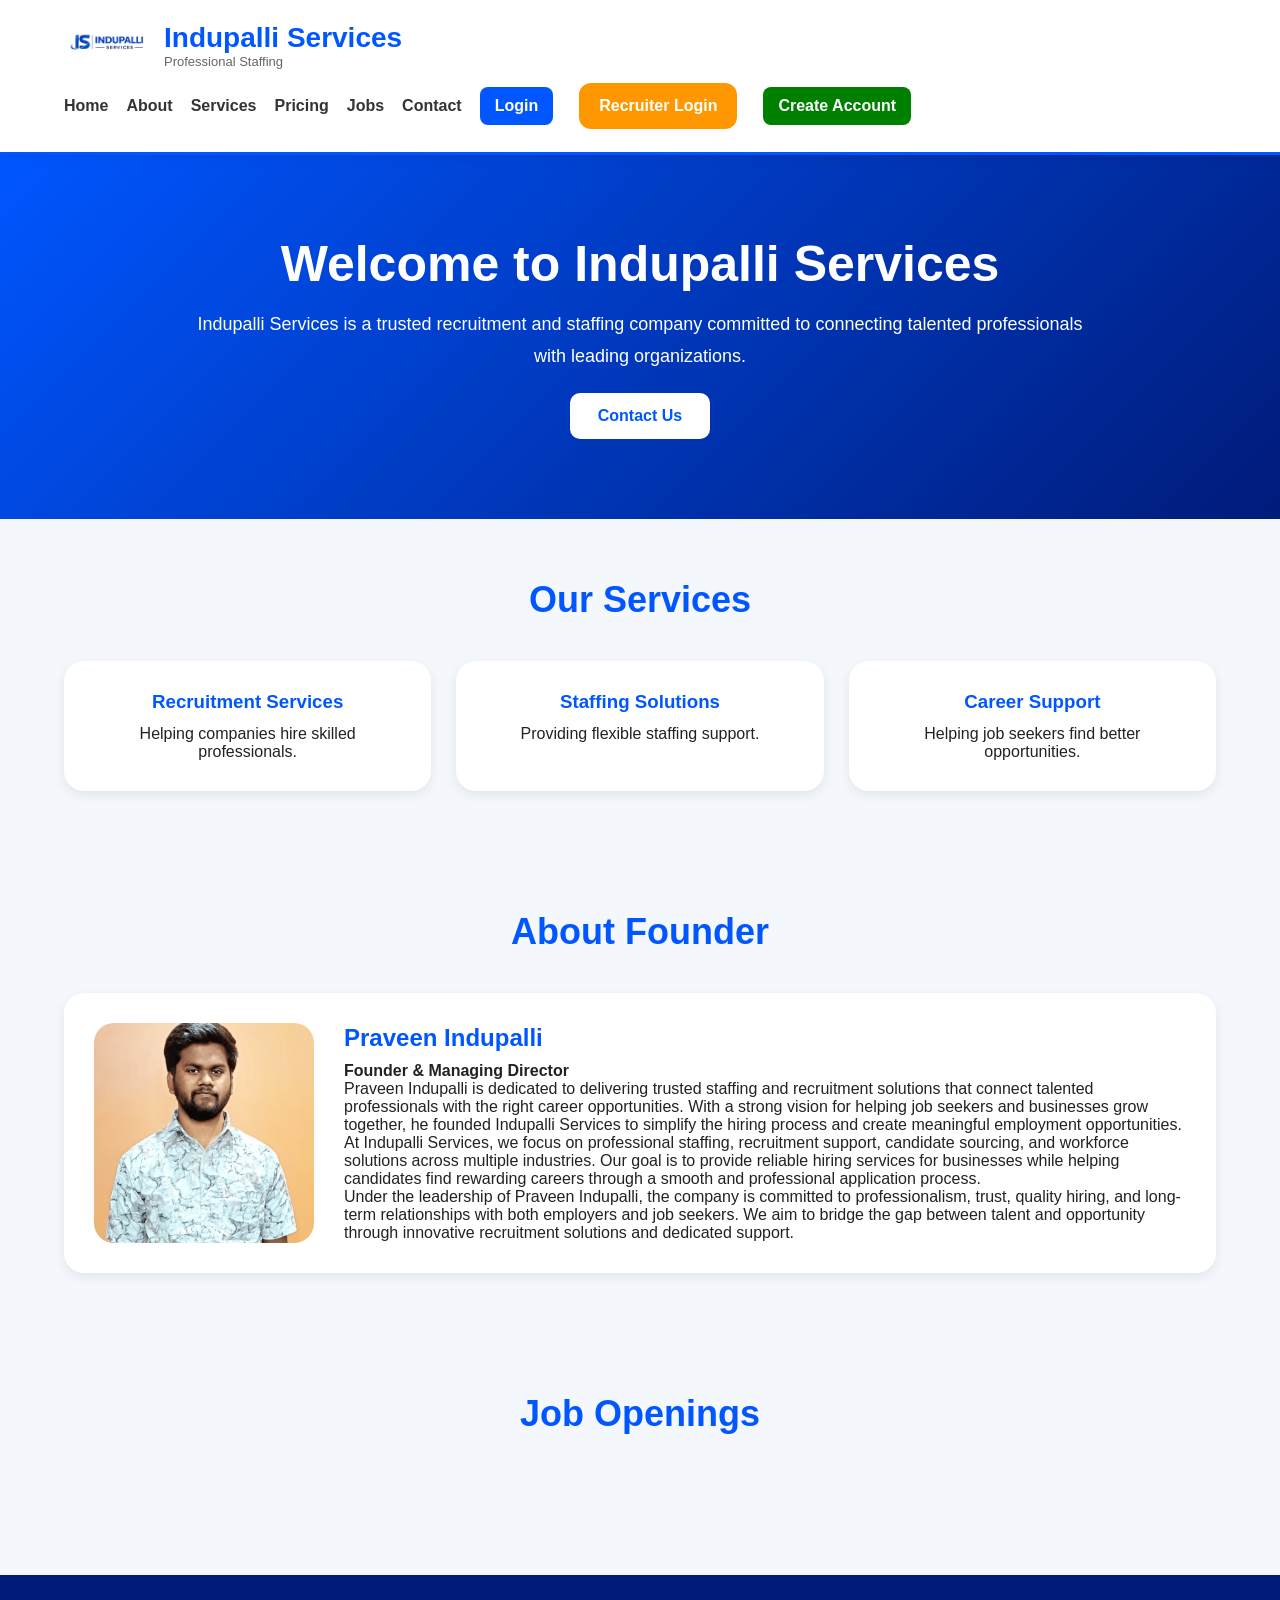
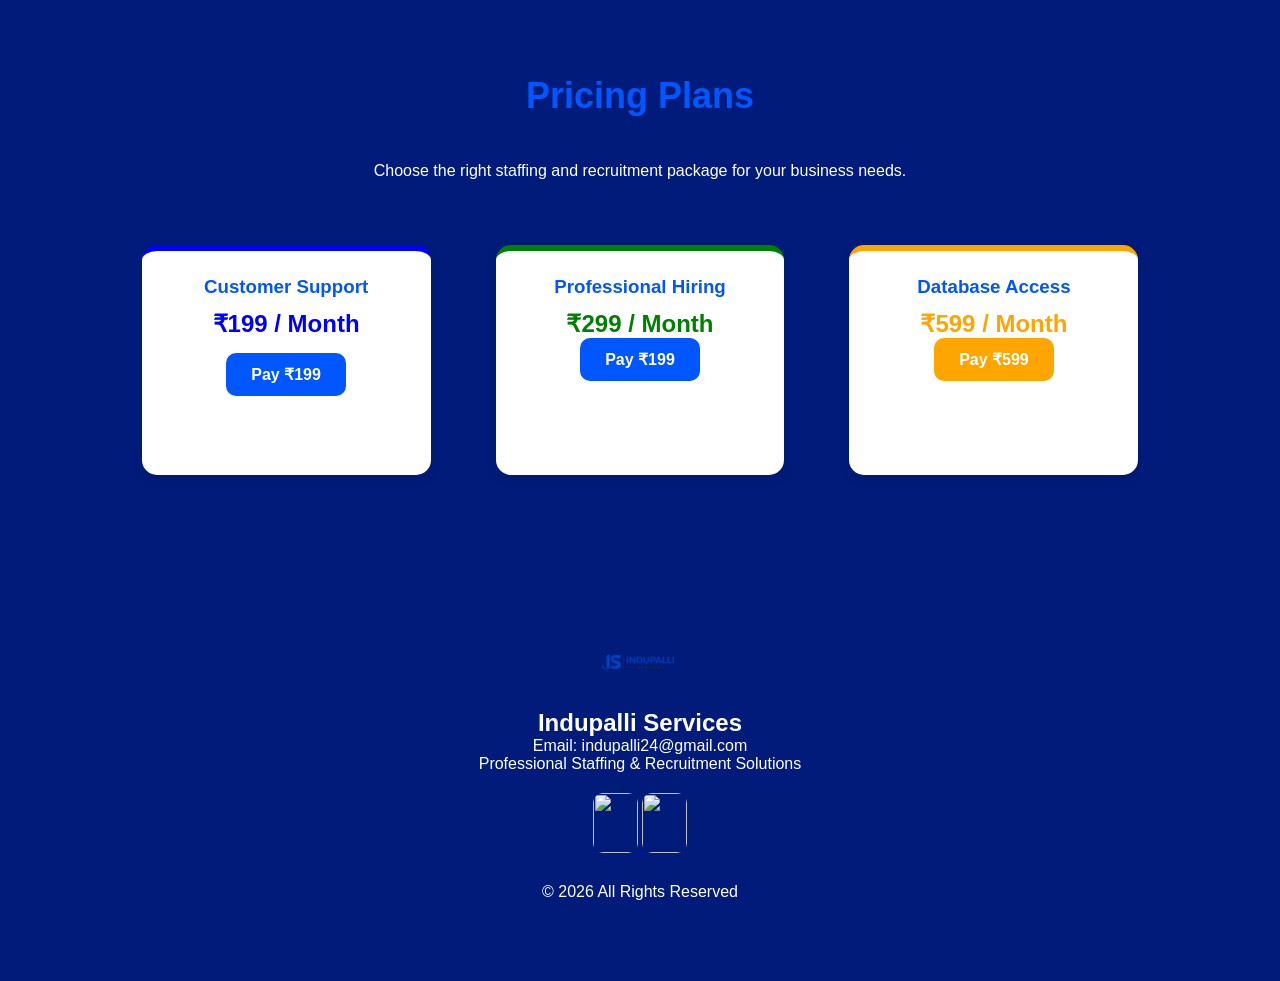
==== index.html @ 857e0036 "Add files via upload" ====
<!DOCTYPE html>
<html lang="en">
<head>
<meta charset="UTF-8">
<meta name="viewport" content="width=device-width, initial-scale=1.0">
<title>Indupalli Services</title>

<style>
*{
margin:0;
padding:0;
box-sizing:border-box;
font-family:Arial,sans-serif;
scroll-behavior:smooth;
}

body{
background:#f4f7fc;
color:#222;
}

/* Header */
header{
background:#fff;
padding:15px 5%;
display:flex;
justify-content:space-between;
align-items:center;
box-shadow:0 2px 10px rgba(0,0,0,0.08);
position:sticky;
top:0;
z-index:1000;
flex-wrap:wrap;
border-bottom:3px solid #0056ff;
}

.logo{
display:flex;
align-items:center;
gap:10px;
}

.logo img{
height:60px;
width:auto;
border-radius:10px;
}

.logo-text h2{
font-size:28px;
color:#0056ff;
}

.logo-text p{
font-size:13px;
color:#666;
}

nav{
display:flex;
gap:18px;
flex-wrap:wrap;
align-items:center;
}

nav a{
text-decoration:none;
font-weight:600;
color:#333;
transition:0.3s;
}

nav a:hover{
color:#0056ff;
}

.login-btn{
background:#0056ff;
color:white;
padding:10px 15px;
border-radius:8px;
text-decoration:none;
}

.signup-btn{
background:green;
color:white;
padding:10px 15px;
border-radius:8px;
text-decoration:none;
}

/* Hero */
.hero{
background:linear-gradient(135deg,#0056ff,#001b7a);
padding:80px 5%;
text-align:center;
color:#fff;
}

.hero h1{
font-size:50px;
margin-bottom:15px;
}

.hero p{
font-size:18px;
line-height:1.8;
max-width:900px;
margin:auto;
}

.btn{
display:inline-block;
padding:14px 28px;
background:#fff;
color:#0056ff;
text-decoration:none;
border-radius:10px;
font-weight:bold;
margin-top:20px;
transition:0.3s;
}

.btn:hover{
background:#003dcc;
color:#fff;
}

/* Sections */
.section{
padding:60px 5%;
}

.section-title{
text-align:center;
font-size:36px;
color:#0056ff;
margin-bottom:40px;
}

.cards{
display:grid;
grid-template-columns:repeat(auto-fit,minmax(250px,1fr));
gap:25px;
}

.card{
background:#fff;
padding:30px;
border-radius:20px;
box-shadow:0 4px 12px rgba(0,0,0,0.08);
text-align:center;
}

.card h3{
color:#0056ff;
margin-bottom:12px;
}

/* About */
.about-box{
background:#fff;
padding:30px;
border-radius:20px;
display:flex;
gap:30px;
align-items:center;
box-shadow:0 4px 12px rgba(0,0,0,0.08);
flex-wrap:wrap;
}

.about-box img{
width:220px;
height:220px;
border-radius:20px;
object-fit:cover;
}

.about-text{
flex:1;
}

.about-text h2{
color:#0056ff;
margin-bottom:10px;
}

/* Jobs */
.job-box{
background:#fff;
padding:25px;
border-radius:20px;
margin-bottom:20px;
box-shadow:0 4px 12px rgba(0,0,0,0.08);
}

.job-box h3{
color:#0056ff;
margin-bottom:10px;
}

/* Footer */
footer{
background:#001b7a;
color:#fff;
text-align:center;
padding:40px 5%;
margin-top:40px;
}

footer img{
height:60px;
margin-bottom:10px;
border-radius:10px;
}

@media(max-width:768px){
header{
flex-direction:column;
text-align:center;
}

nav{
justify-content:center;
margin-top:15px;
}

.hero h1{
font-size:34px;
}

.about-box{
flex-direction:column;
text-align:center;
}
}
</style>
</head>

<body>

<header>

<div class="logo">
<img src="1000174411.png" alt="Logo">

<div class="logo-text">
<h2>Indupalli Services</h2>
<p>Professional Staffing</p>
</div>
</div>

<nav>
<a href="#home">Home</a>
<a href="#about">About</a>
<a href="#services">Services</a>
<a href="#pricing">Pricing</a>
<a href="#jobs">Jobs</a>
<a href="#contact">Contact</a>

<a href="login.html" class="login-btn">
Login
</a>
<a href="recruiter-login.html"
style="
background:#ff9800;
color:white;
padding:14px 20px;
border-radius:12px;
text-decoration:none;
font-weight:bold;
display:inline-block;
margin:8px;">
Recruiter Login
</a>

<a href="signup.html" class="signup-btn">
Create Account
</a>
</nav>

</header>

<section class="hero" id="home">

<h1>Welcome to Indupalli Services</h1>

<p>
Indupalli Services is a trusted recruitment and staffing company committed to connecting talented professionals with leading organizations.
</p>

<a href="mailto:indupalli24@gmail.com" class="btn">
Contact Us
</a>

</section>

<section class="section" id="services">

<h2 class="section-title">Our Services</h2>

<div class="cards">

<div class="card">
<h3>Recruitment Services</h3>
<p>Helping companies hire skilled professionals.</p>
</div>

<div class="card">
<h3>Staffing Solutions</h3>
<p>Providing flexible staffing support.</p>
</div>

<div class="card">
<h3>Career Support</h3>
<p>Helping job seekers find better opportunities.</p>
</div>

</div>

</section>

<section class="section" id="about">

<h2 class="section-title">About Founder</h2>

<div class="about-box">

<img src="1000173456.jpg" alt="Founder">

<div class="about-text">
<h2>Praveen Indupalli</h2>
<h4>Founder & Managing Director</h4>

<p>
Praveen Indupalli is dedicated to delivering trusted staffing and recruitment solutions that connect talented professionals with the right career opportunities. With a strong vision for helping job seekers and businesses grow together, he founded Indupalli Services to simplify the hiring process and create meaningful employment opportunities.
</p>

<p>
At Indupalli Services, we focus on professional staffing, recruitment support, candidate sourcing, and workforce solutions across multiple industries. Our goal is to provide reliable hiring services for businesses while helping candidates find rewarding careers through a smooth and professional application process.
</p>

<p>
Under the leadership of Praveen Indupalli, the company is committed to professionalism, trust, quality hiring, and long-term relationships with both employers and job seekers. We aim to bridge the gap between talent and opportunity through innovative recruitment solutions and dedicated support.
</p>
</p>

</div>

</div>

</section>

<section class="section" id="jobs">
<h2 class="section-title">
Job Openings
</h2>

<div id="jobsContainer">
</div>

</section>

<footer id="contact">
</section>

<!-- PASTE PRICING CODE HERE -->

<section class="section" id="pricing">

<h2 class="section-title">
Pricing Plans
</h2>

<p style="text-align:center;
max-width:850px;
margin:auto;
line-height:28px;
margin-bottom:40px;">

Choose the right staffing and recruitment package
for your business needs.

</p>

<div class="cards">

<div class="card"
style="background:white;
padding:25px;
border-radius:15px;
margin:20px;
border-top:6px solid blue;">

<h3>Customer Support</h3>
<h1 style="color:blue;">
₹199 / Month
</h1>
<a href="upi://pay?pa=praveencenaindupalli@axl&pn=Praveen%20Indupalli&am=199&cu=INR"
style="
display:inline-block;
background:#0056ff;
color:white;
padding:12px 25px;
border-radius:10px;
text-decoration:none;
font-weight:bold;
margin-top:15px;">
Pay ₹199
</a>

<p>Email Support</p>
<p>Resume Screening</p>
<p>Candidate Assistance</p>

</div>

<div class="card"
style="background:white;
padding:25px;
border-radius:15px;
margin:20px;
border-top:6px solid green;">

<h3>Professional Hiring</h3>
<h1 style="color:green;">
₹299 / Month
</h1>
<a href="https://pay.google.com/gp/p/ui/pay?pa=praveencenaindupalli@axl&pn=Praveen%20Indupalli&am=199&cu=INR"
target="_blank"
style="
display:inline-block;
background:#0056ff;
color:white;
padding:12px 25px;
border-radius:10px;
text-decoration:none;
font-weight:bold;">
Pay ₹199
</a>

</p> Priority Support</p>
<p>Candidate Shortlisting</p>
<p>Interview Coordination</p>

</div>

<div class="card"
style="background:white;
padding:25px;
border-radius:15px;
margin:20px;
border-top:6px solid orange;">

<h3>Database Access</h3>
<h1 style="color:orange;">
₹599 / Month
</h1>
<a href="intent://pay?pa=praveencenaindupalli@axl&pn=Praveen%20Indupalli&am=599&cu=INR#Intent;scheme=upi;package=com.google.android.apps.nbu.paisa.user;end"
style="
display:inline-block;
background:orange;
color:white;
padding:12px 25px;
border-radius:10px;
text-decoration:none;
font-weight:bold;">

Pay ₹599
</a>

<p>Candidate Database</p>
<p>Resume Search</p>
<p>Premium Support</p>

</div>

</div>

</section>

<footer id="contact">
<img src="1000174411.png" alt="Logo">

<h2>Indupalli Services</h2>
<p>Email: indupalli24@gmail.com</p>
<p>Professional Staffing & Recruitment Solutions</p>

<div style="margin-top:20px;">

<a href="https://www.linkedin.com/in/praveen-indupalli" target="_blank">
<img src="https://cdn-icons-png.flaticon.com/512/174/174857.png" width="45">
</a>

<a href="https://www.instagram.com/always_pk__/" target="_blank">
<img src="https://cdn-icons-png.flaticon.com/512/2111/2111463.png" width="45">
</a>

</div>

<p style="margin-top:20px;">
© 2026 All Rights Reserved
</p>

</footer>

</body>
<script type="module">

import { initializeApp }
from "https://www.gstatic.com/firebasejs/10.12.2/firebase-app.js";

import {
getFirestore,
collection,
getDocs
}
from "https://www.gstatic.com/firebasejs/10.12.2/firebase-firestore.js";

const firebaseConfig = {
apiKey: "AIzaSyAJWdsNykkCp9tJfoBiZNoVfWT0orM6BHA",
authDomain:
"indupalli-services-18404.firebaseapp.com",
projectId:
"indupalli-services-18404",
storageBucket:
"indupalli-services-18404.firebasestorage.app",
messagingSenderId:
"187485195719",
appId:
"1:187485195719:web:a2f422b12c47ea2d549de2"
};

const app =
initializeApp(firebaseConfig);

const db =
getFirestore(app);

async function loadJobs(){

const snapshot =
await getDocs(
collection(db,"jobs")
);

let html = "";

snapshot.forEach((doc)=>{

const job = doc.data();

html += `

<div style="
background:white;
padding:25px;
border-radius:20px;
margin-bottom:20px;
box-shadow:0 4px 12px rgba(0,0,0,0.08);
border-left:6px solid #0056ff;
">

<h2 style="
color:#0056ff;
margin-bottom:15px;
">
${job.title}
</h2>

<p>
📍 <b>Location:</b>
${job.location}
</p>

<p>
💰 <b>Salary:</b>
₹${job.salary}
</p>

<p>
🧑‍💻 <b>Experience:</b>
${job.experience}
</p>

<p>
🕒 <b>Job Type:</b>
${job.jobType}
</p>

<p style="margin-top:10px;">
📄 ${job.description}
</p>

<button
onclick="window.location.href='login.html'"
style="
background:#0056ff;
color:white;
padding:14px;
border:none;
border-radius:10px;
font-weight:bold;
width:100%;
margin-top:15px;
cursor:pointer;
">

Apply Now

</button>

</div>

`;

});

document.getElementById(
"jobsContainer"
).innerHTML = html;

}

loadJobs();

</script>
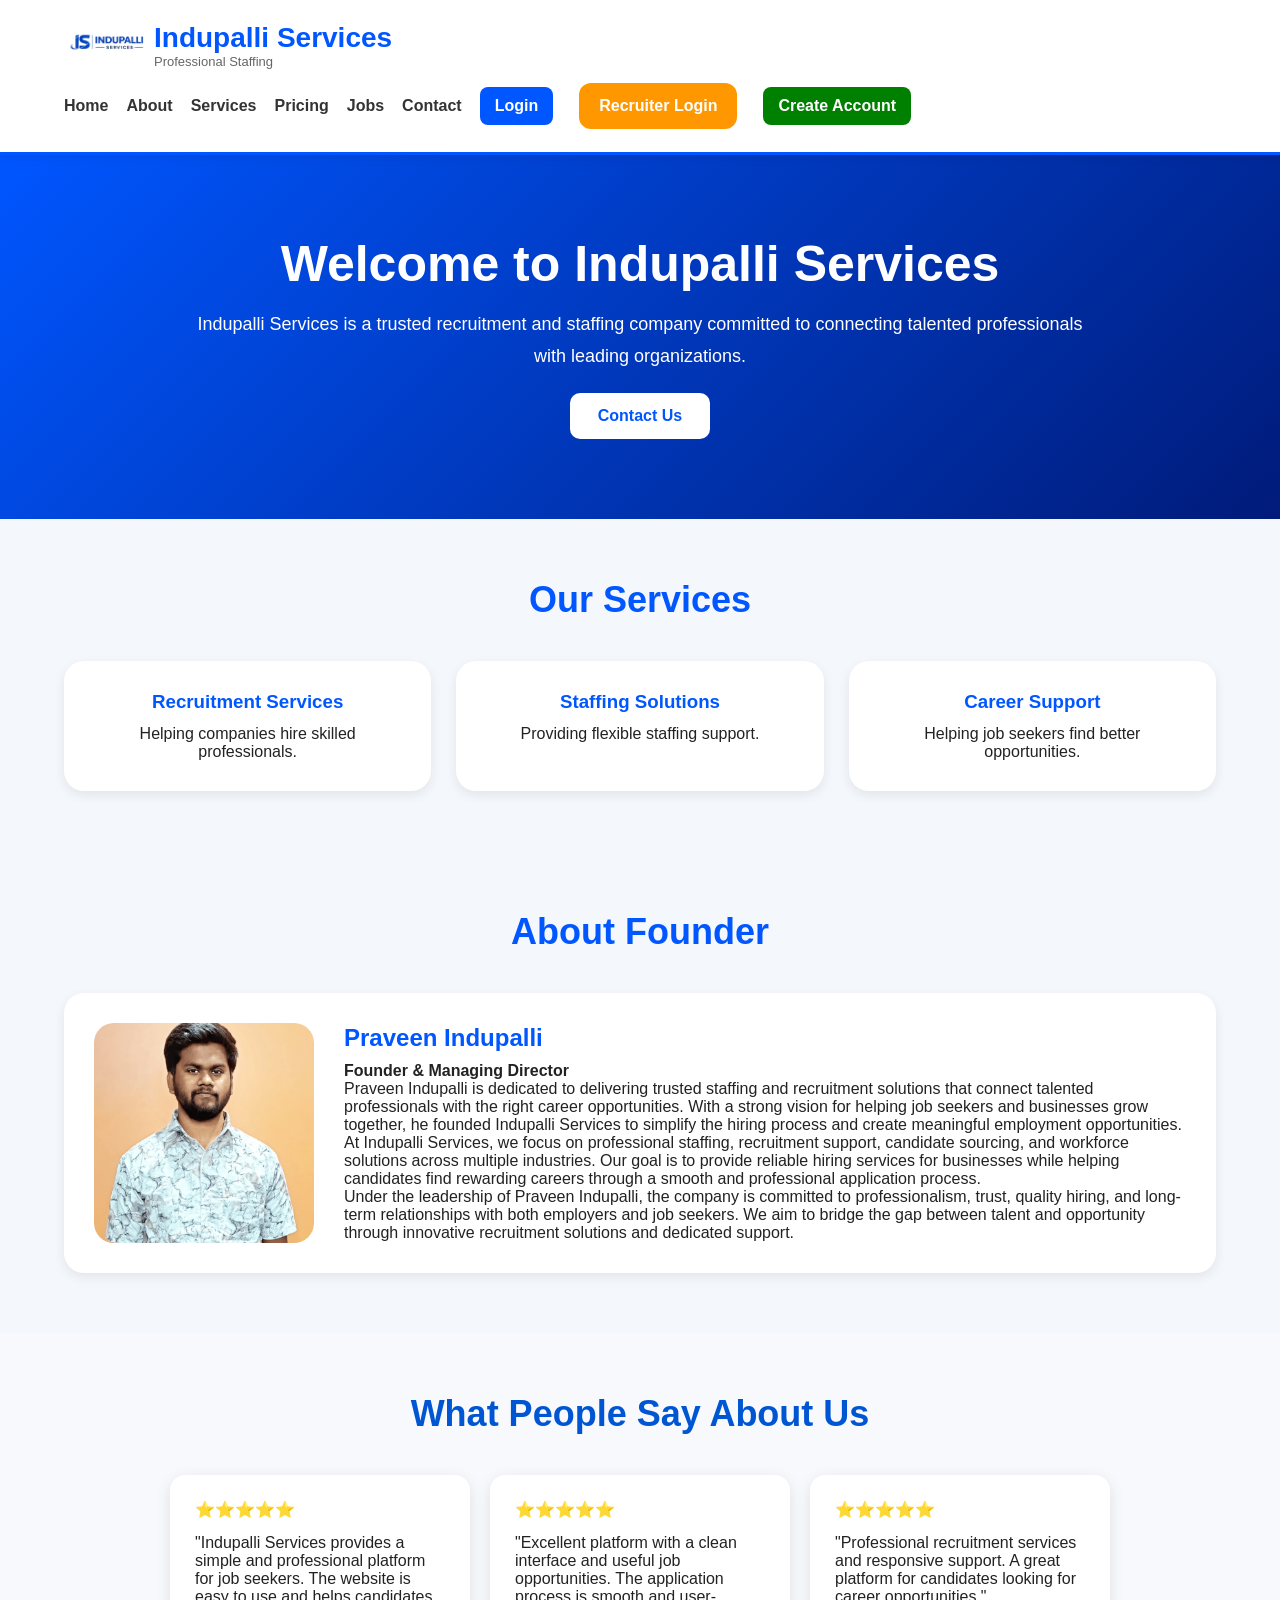
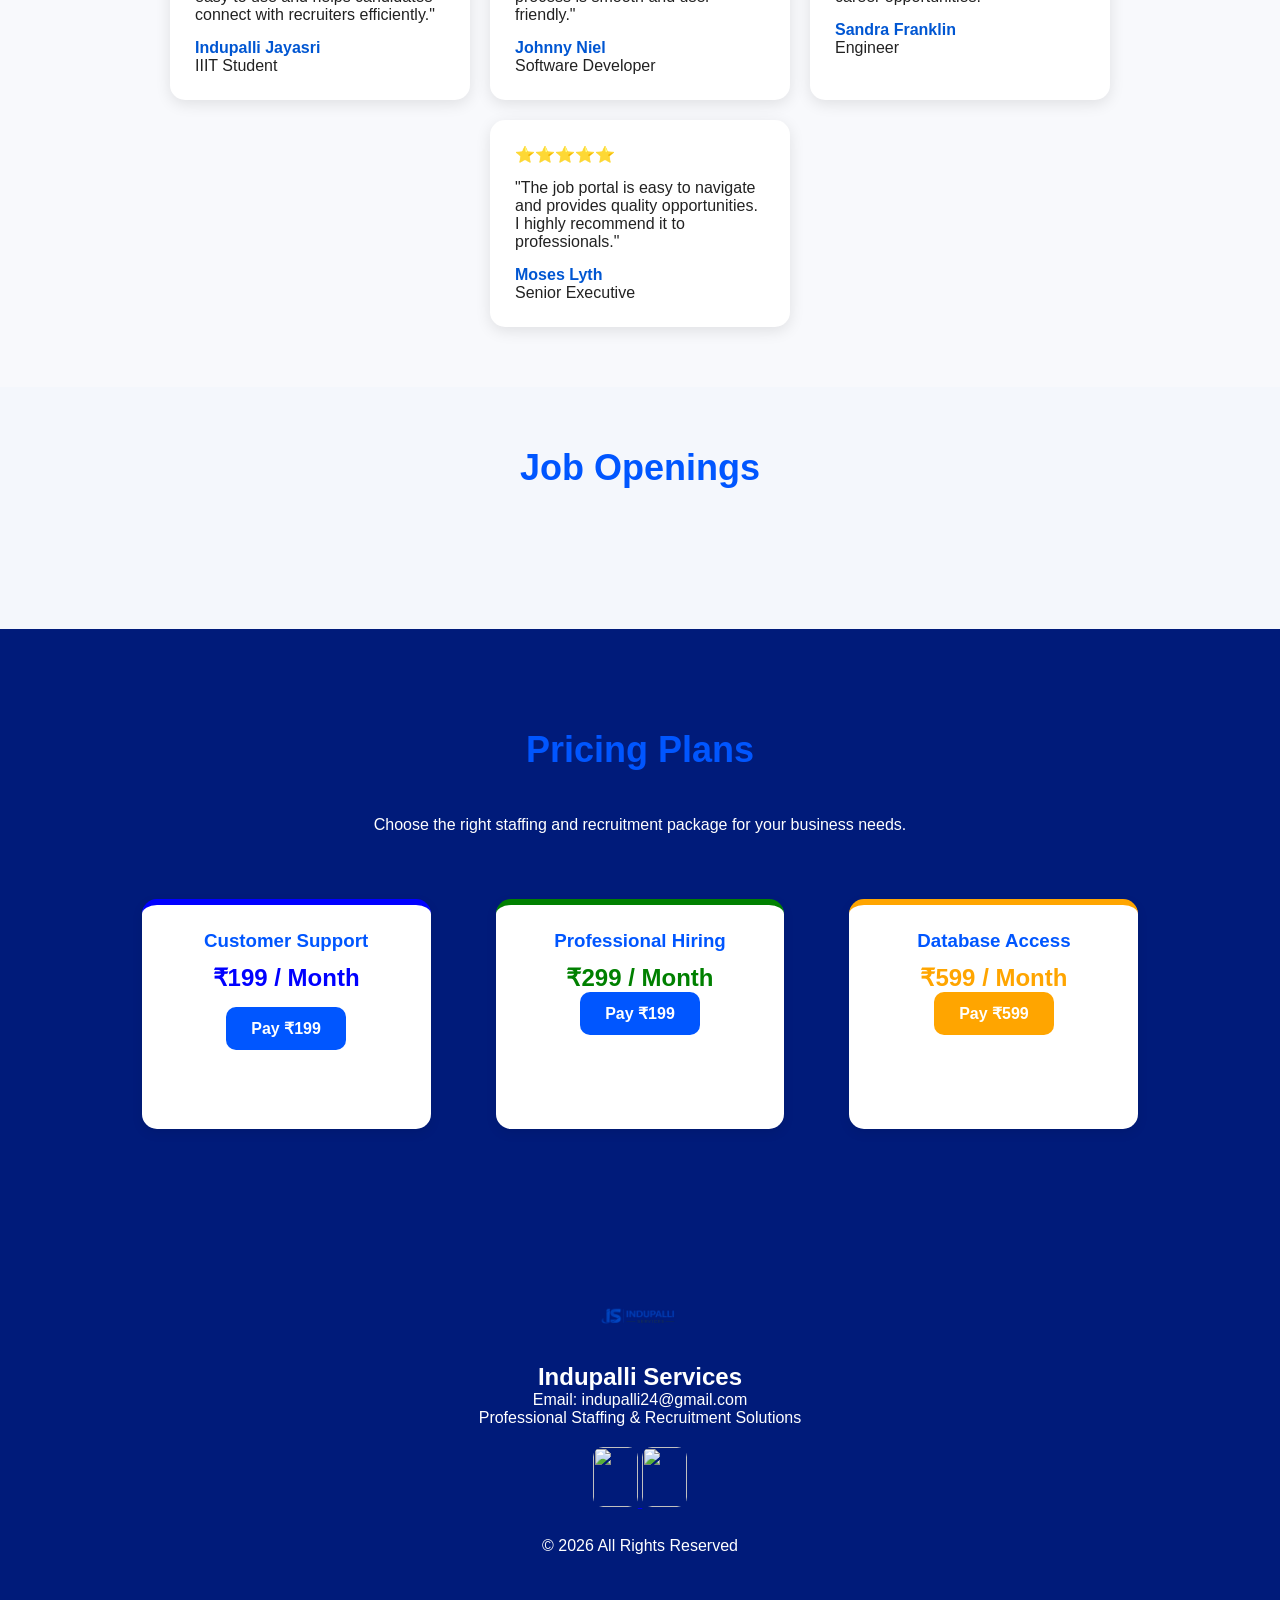
==== commit 992a7d4c: "Add files via upload" ====
--- a/index.html
+++ b/index.html
@@ -10,8 +10,7 @@
 margin:0;
 padding:0;
 box-sizing:border-box;
-font-family:Arial,sans-serif;
-scroll-behavior:smooth;
+font-family:Calibri, Arial, sans-serif;
 }
 
 body{
@@ -243,12 +242,18 @@
 <header>
 
 <div class="logo">
+
+<a href="index.html" style="display:flex;align-items:center;text-decoration:none;color:inherit;">
+
 <img src="1000174411.png" alt="Logo">
 
 <div class="logo-text">
 <h2>Indupalli Services</h2>
 <p>Professional Staffing</p>
 </div>
+
+</a>
+
 </div>
 
 <nav>
@@ -351,7 +356,95 @@
 </div>
 
 </section>
-
+<section id="testimonials" style="padding:60px 20px;background:#f8f9fc;">
+
+<h2 style="
+text-align:center;
+color:#0056d2;
+margin-bottom:40px;
+font-size:36px;
+">
+What People Say About Us
+</h2>
+
+<div style="
+display:flex;
+flex-wrap:wrap;
+justify-content:center;
+gap:20px;
+">
+
+<div style="
+background:white;
+padding:25px;
+border-radius:15px;
+max-width:300px;
+box-shadow:0 4px 15px rgba(0,0,0,0.1);
+">
+⭐⭐⭐⭐⭐
+<p style="margin-top:15px;">
+"Indupalli Services provides a simple and professional platform for job seekers. The website is easy to use and helps candidates connect with recruiters efficiently."
+</p>
+<h4 style="margin-top:15px;color:#0056d2;">
+Indupalli Jayasri
+</h4>
+<p>IIIT Student</p>
+</div>
+
+<div style="
+background:white;
+padding:25px;
+border-radius:15px;
+max-width:300px;
+box-shadow:0 4px 15px rgba(0,0,0,0.1);
+">
+⭐⭐⭐⭐⭐
+<p style="margin-top:15px;">
+"Excellent platform with a clean interface and useful job opportunities. The application process is smooth and user-friendly."
+</p>
+<h4 style="margin-top:15px;color:#0056d2;">
+Johnny Niel
+</h4>
+<p>Software Developer</p>
+</div>
+
+<div style="
+background:white;
+padding:25px;
+border-radius:15px;
+max-width:300px;
+box-shadow:0 4px 15px rgba(0,0,0,0.1);
+">
+⭐⭐⭐⭐⭐
+<p style="margin-top:15px;">
+"Professional recruitment services and responsive support. A great platform for candidates looking for career opportunities."
+</p>
+<h4 style="margin-top:15px;color:#0056d2;">
+Sandra Franklin
+</h4>
+<p>Engineer</p>
+</div>
+
+<div style="
+background:white;
+padding:25px;
+border-radius:15px;
+max-width:300px;
+box-shadow:0 4px 15px rgba(0,0,0,0.1);
+">
+⭐⭐⭐⭐⭐
+<p style="margin-top:15px;">
+"The job portal is easy to navigate and provides quality opportunities. I highly recommend it to professionals."
+</p>
+<h4 style="margin-top:15px;color:#0056d2;">
+Moses Lyth
+</h4>
+<p>Senior Executive</p>
+</div>
+
+</div>
+
+</section>
 <section class="section" id="jobs">
 <h2 class="section-title">
 Job Openings
@@ -551,6 +644,10 @@
 
 const job = doc.data();
 
+if(job.isArchived){
+return;
+}
+
 html += `
 
 <div style="
@@ -568,7 +665,10 @@
 ">
 ${job.title}
 </h2>
-
+<p>
+👤 <b>Posted By:</b>
+${job.postedBy}
+</p>
 <p>
 📍 <b>Location:</b>
 ${job.location}
@@ -589,9 +689,15 @@
 ${job.jobType}
 </p>
 
-<p style="margin-top:10px;">
-📄 ${job.description}
-</p>
+<div style="
+margin-top:10px;
+white-space:pre-line;
+line-height:1.8;
+font-size:16px;
+font-weight:500;
+">
+${job.description}
+</div>
 
 <button
 onclick="window.location.href='login.html'"
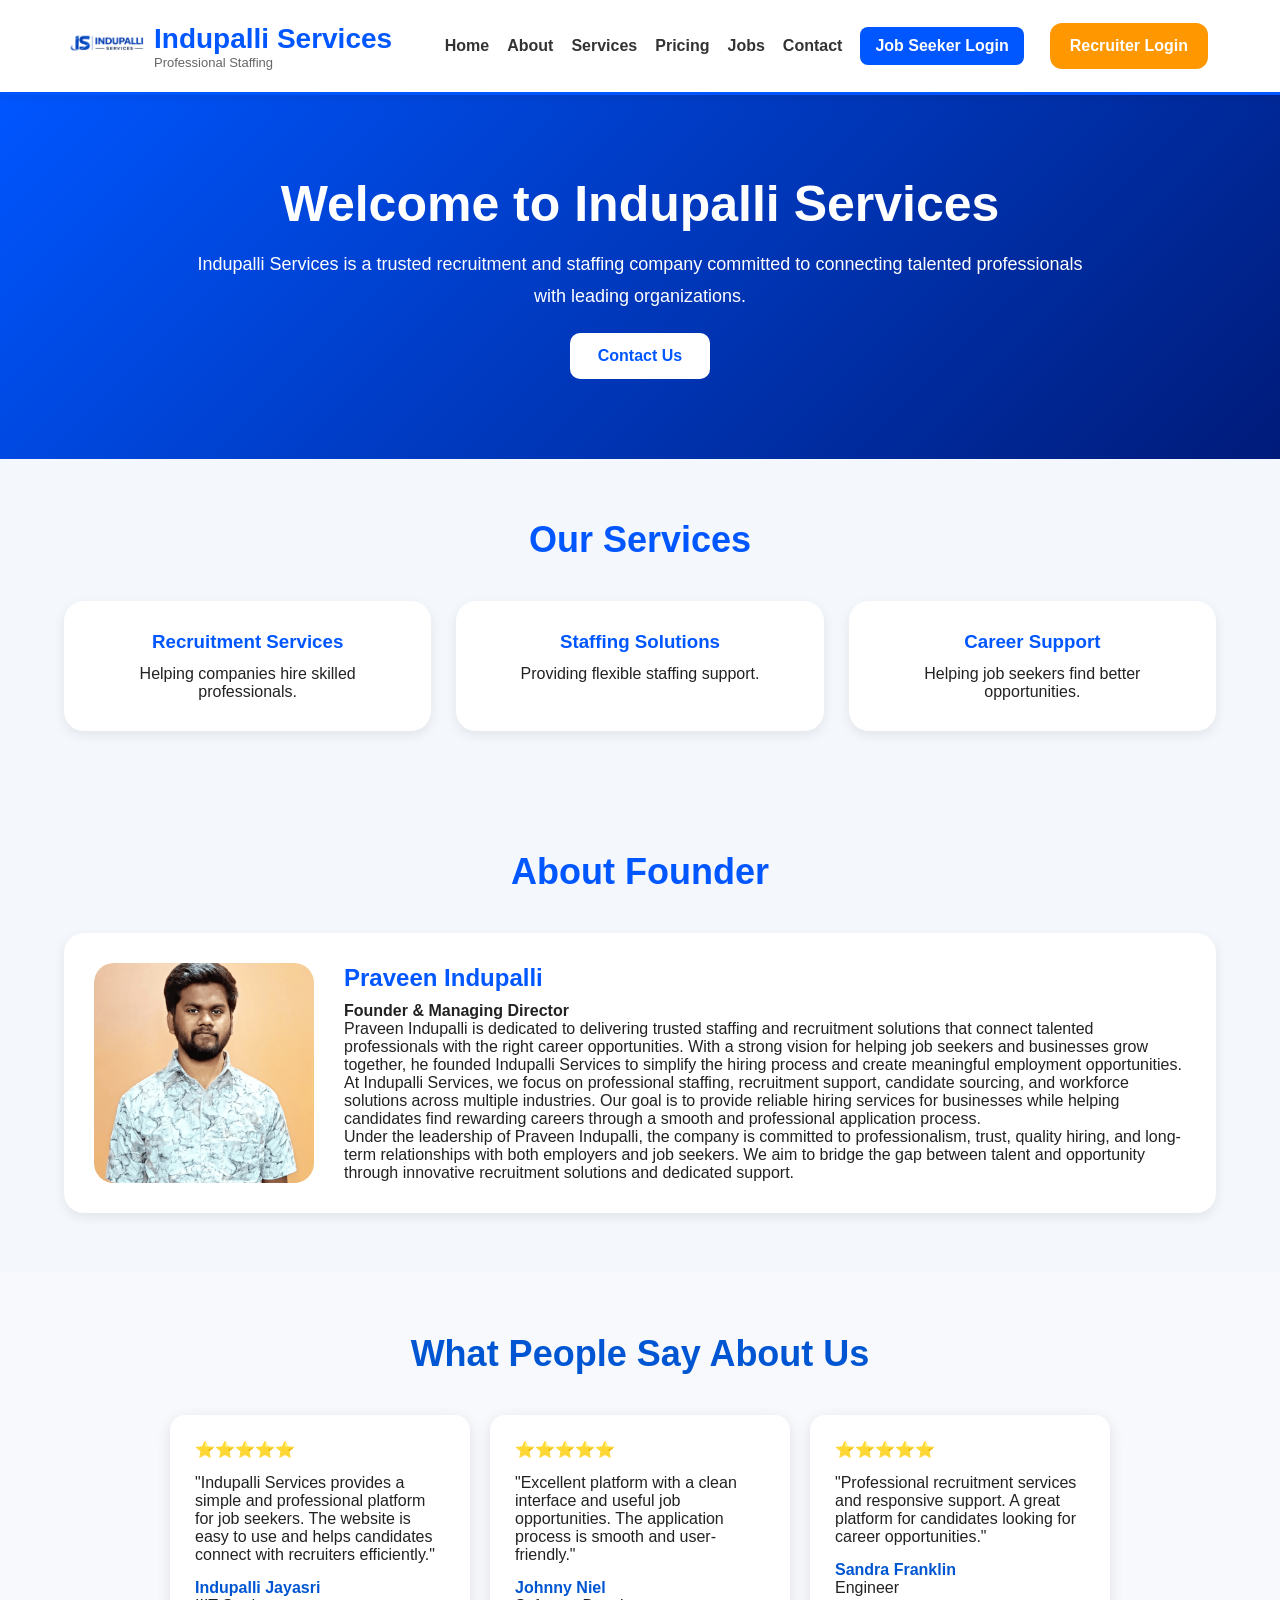
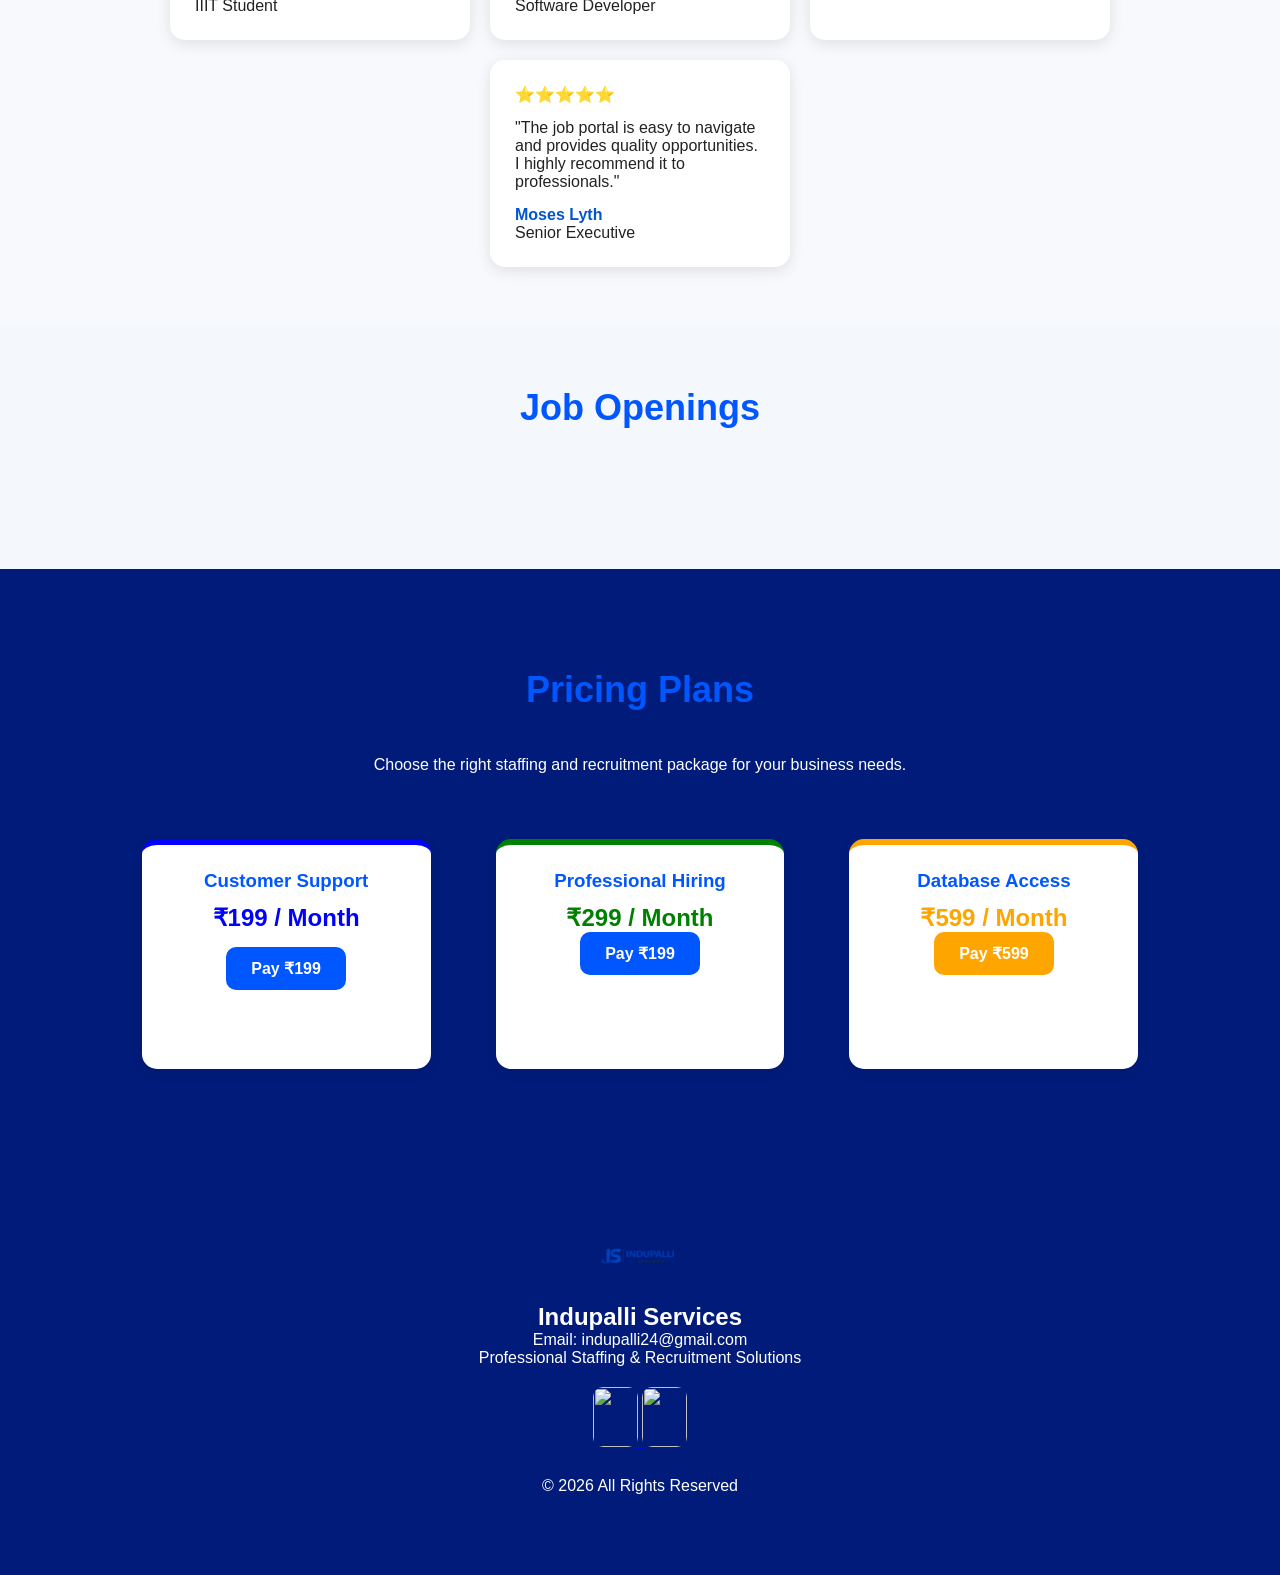
==== commit b1178830: "Add files via upload" ====
--- a/index.html
+++ b/index.html
@@ -265,7 +265,7 @@
 <a href="#contact">Contact</a>
 
 <a href="login.html" class="login-btn">
-Login
+Job Seeker Login
 </a>
 <a href="recruiter-login.html"
 style="
@@ -280,9 +280,6 @@
 Recruiter Login
 </a>
 
-<a href="signup.html" class="signup-btn">
-Create Account
-</a>
 </nav>
 
 </header>
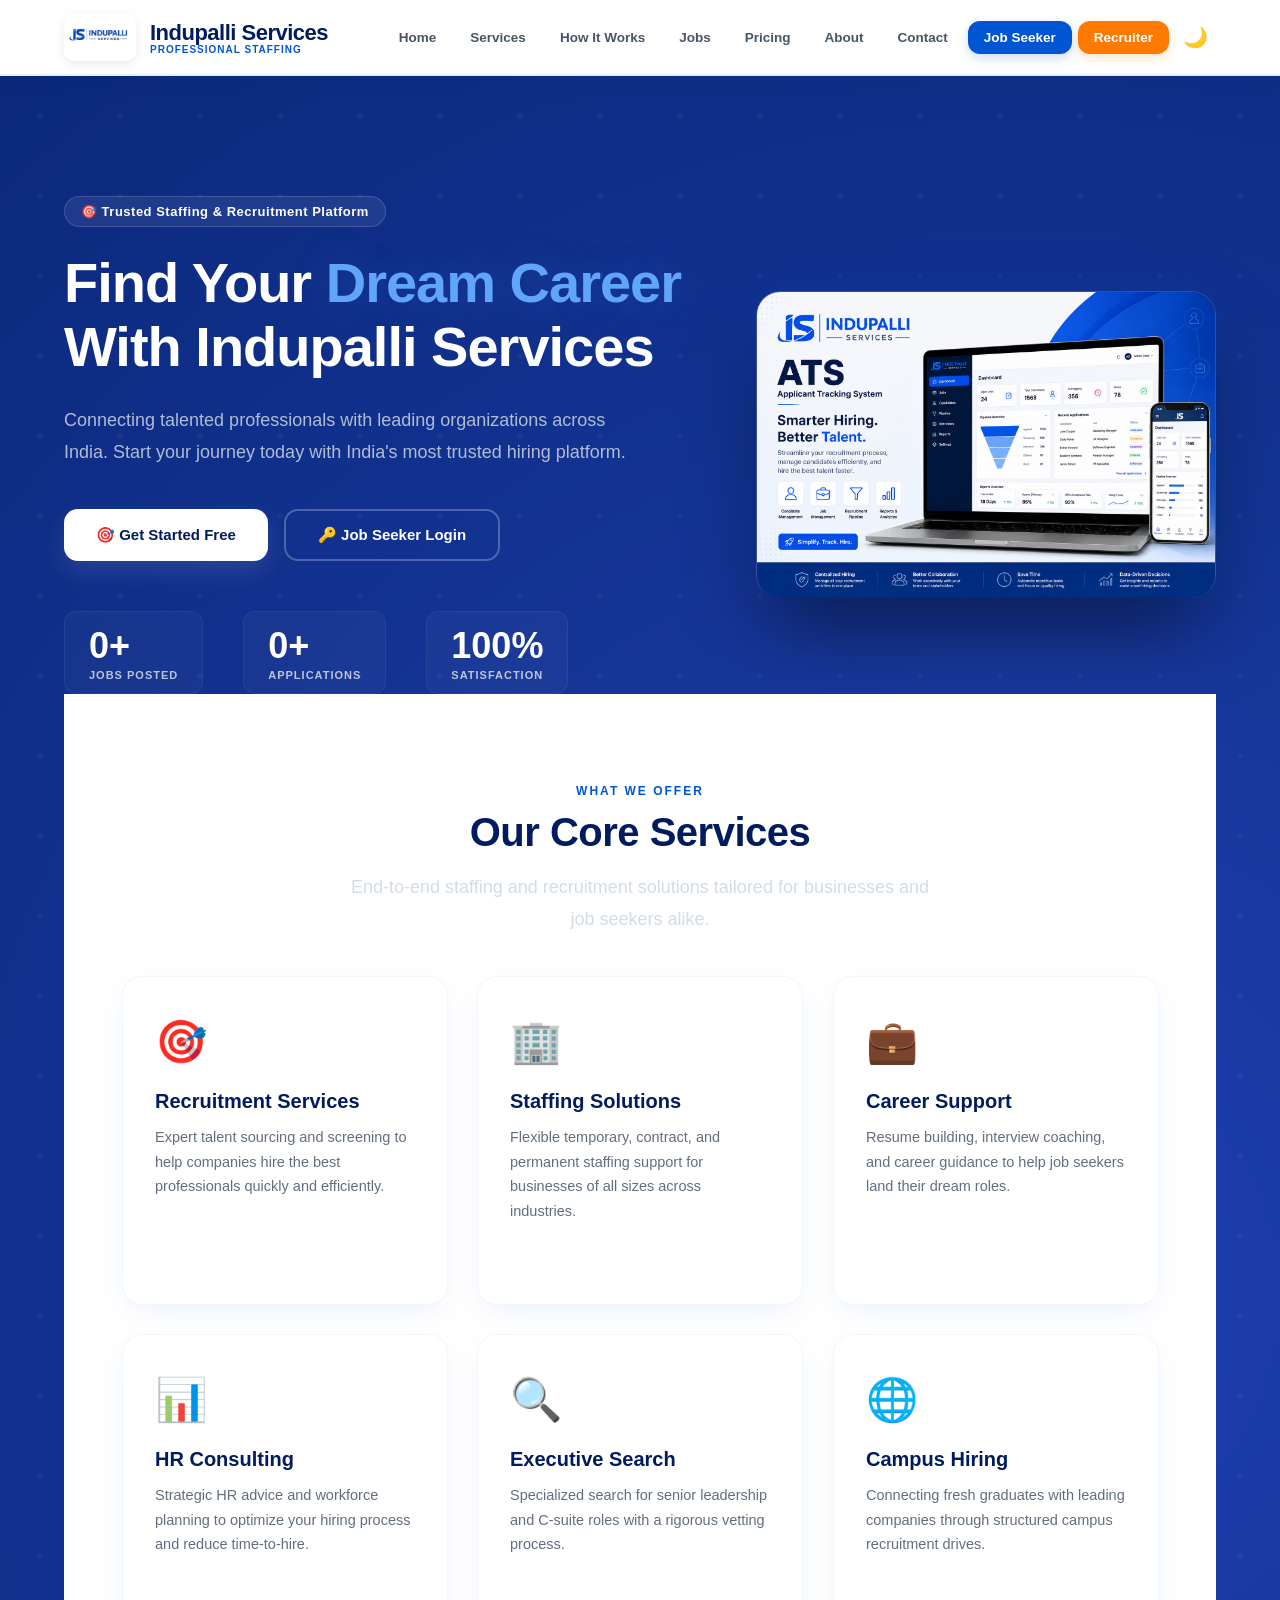
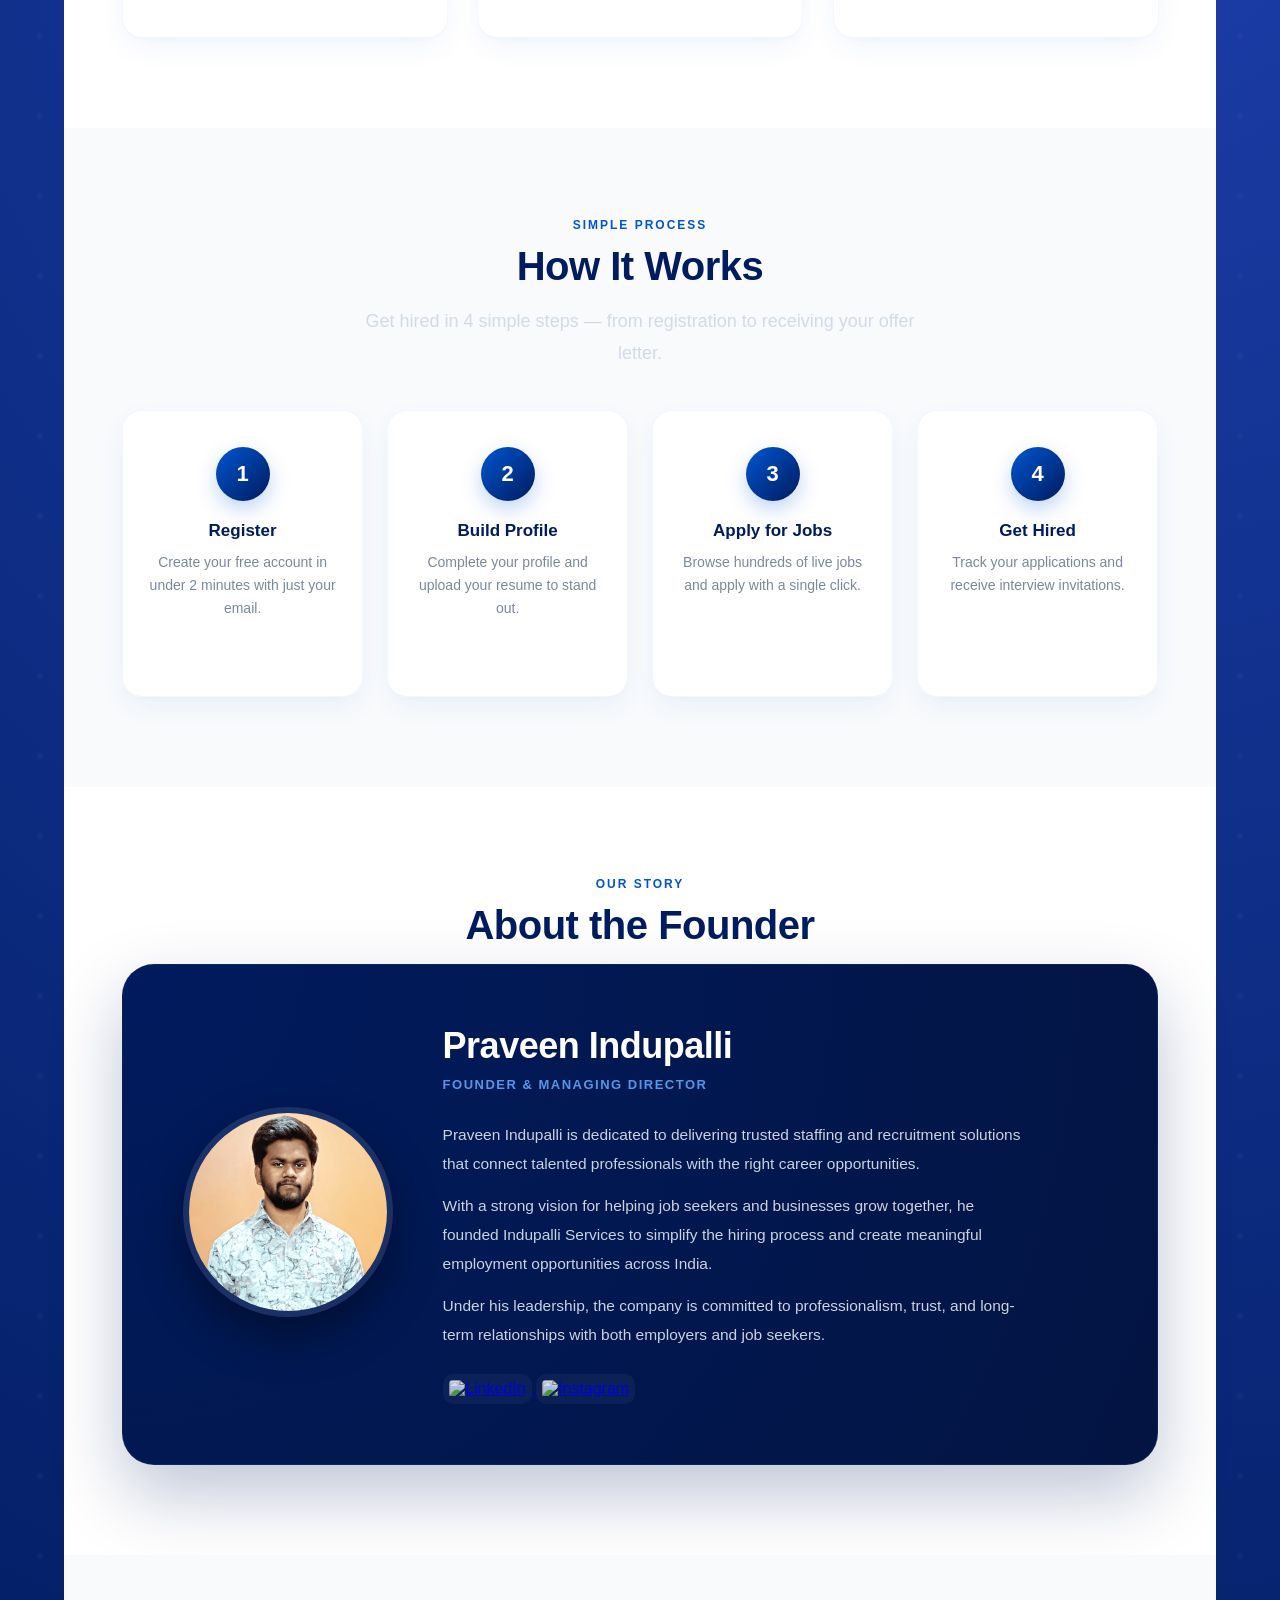
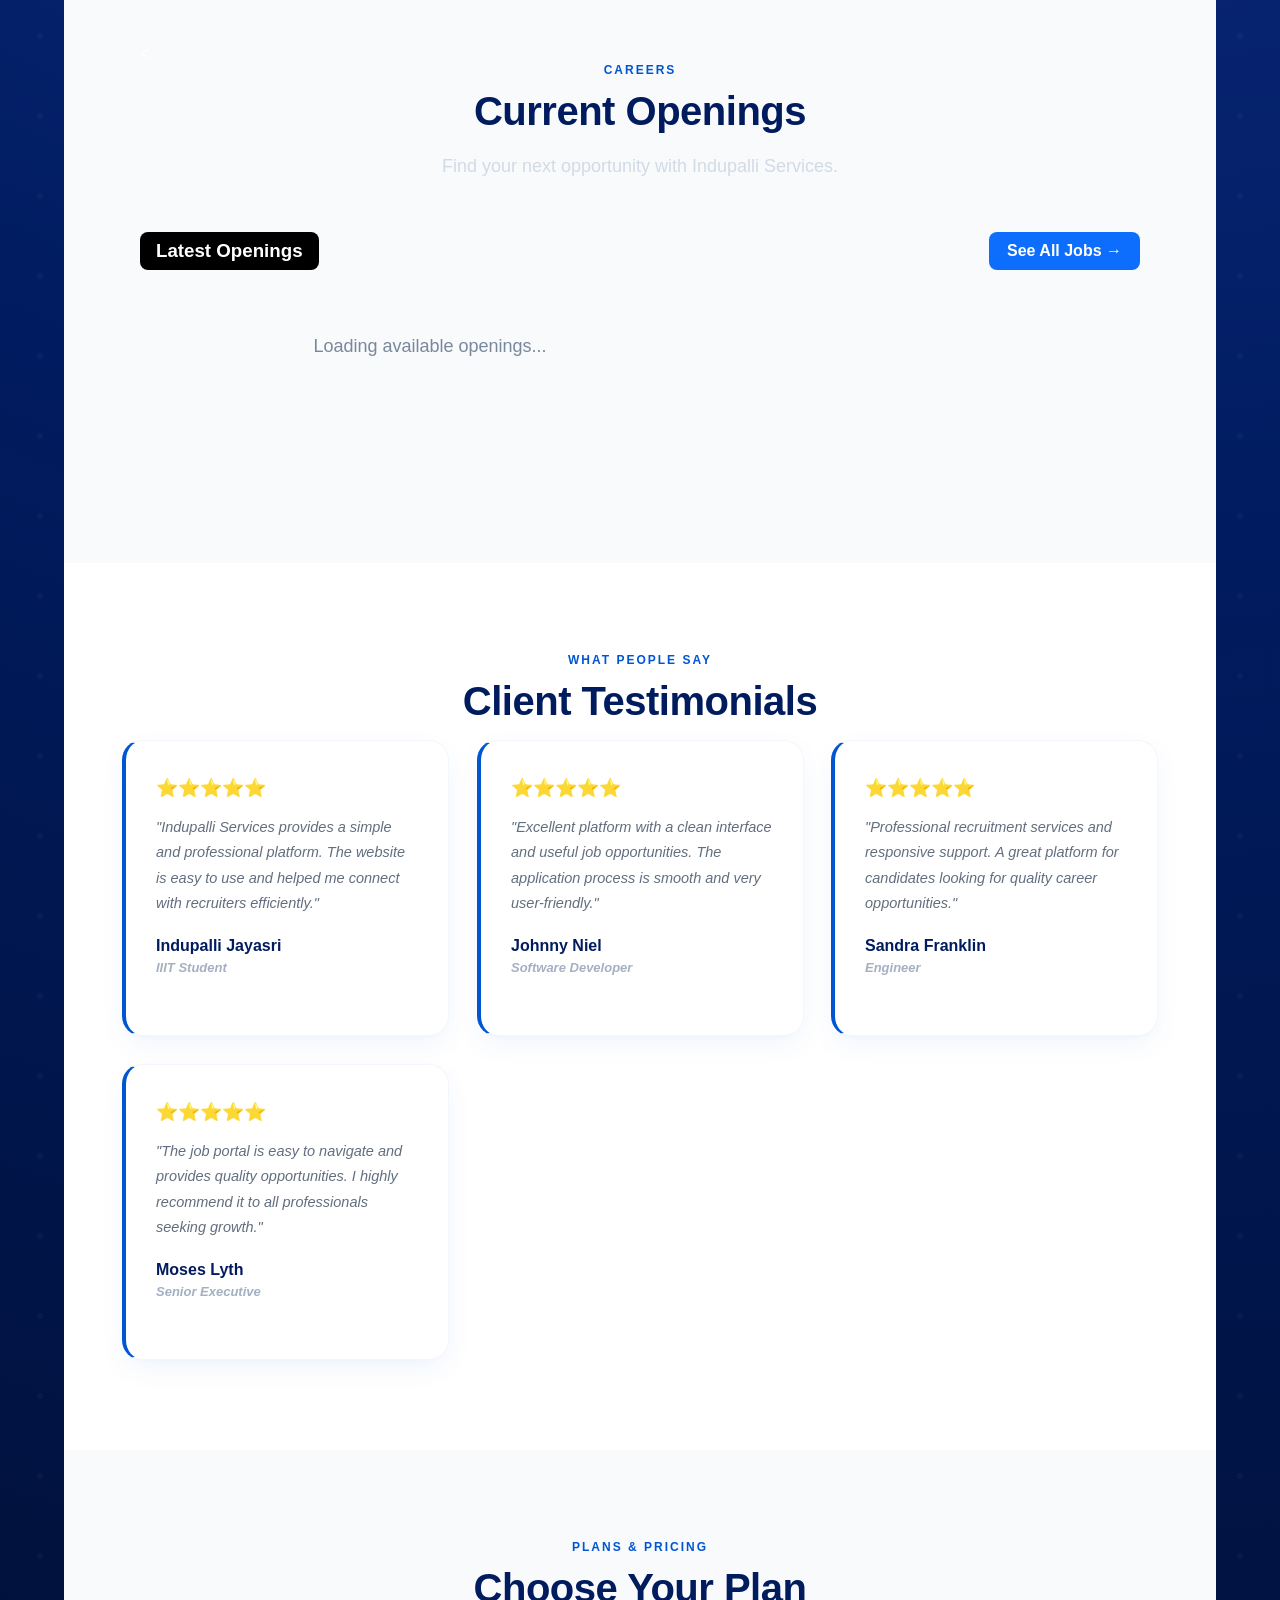
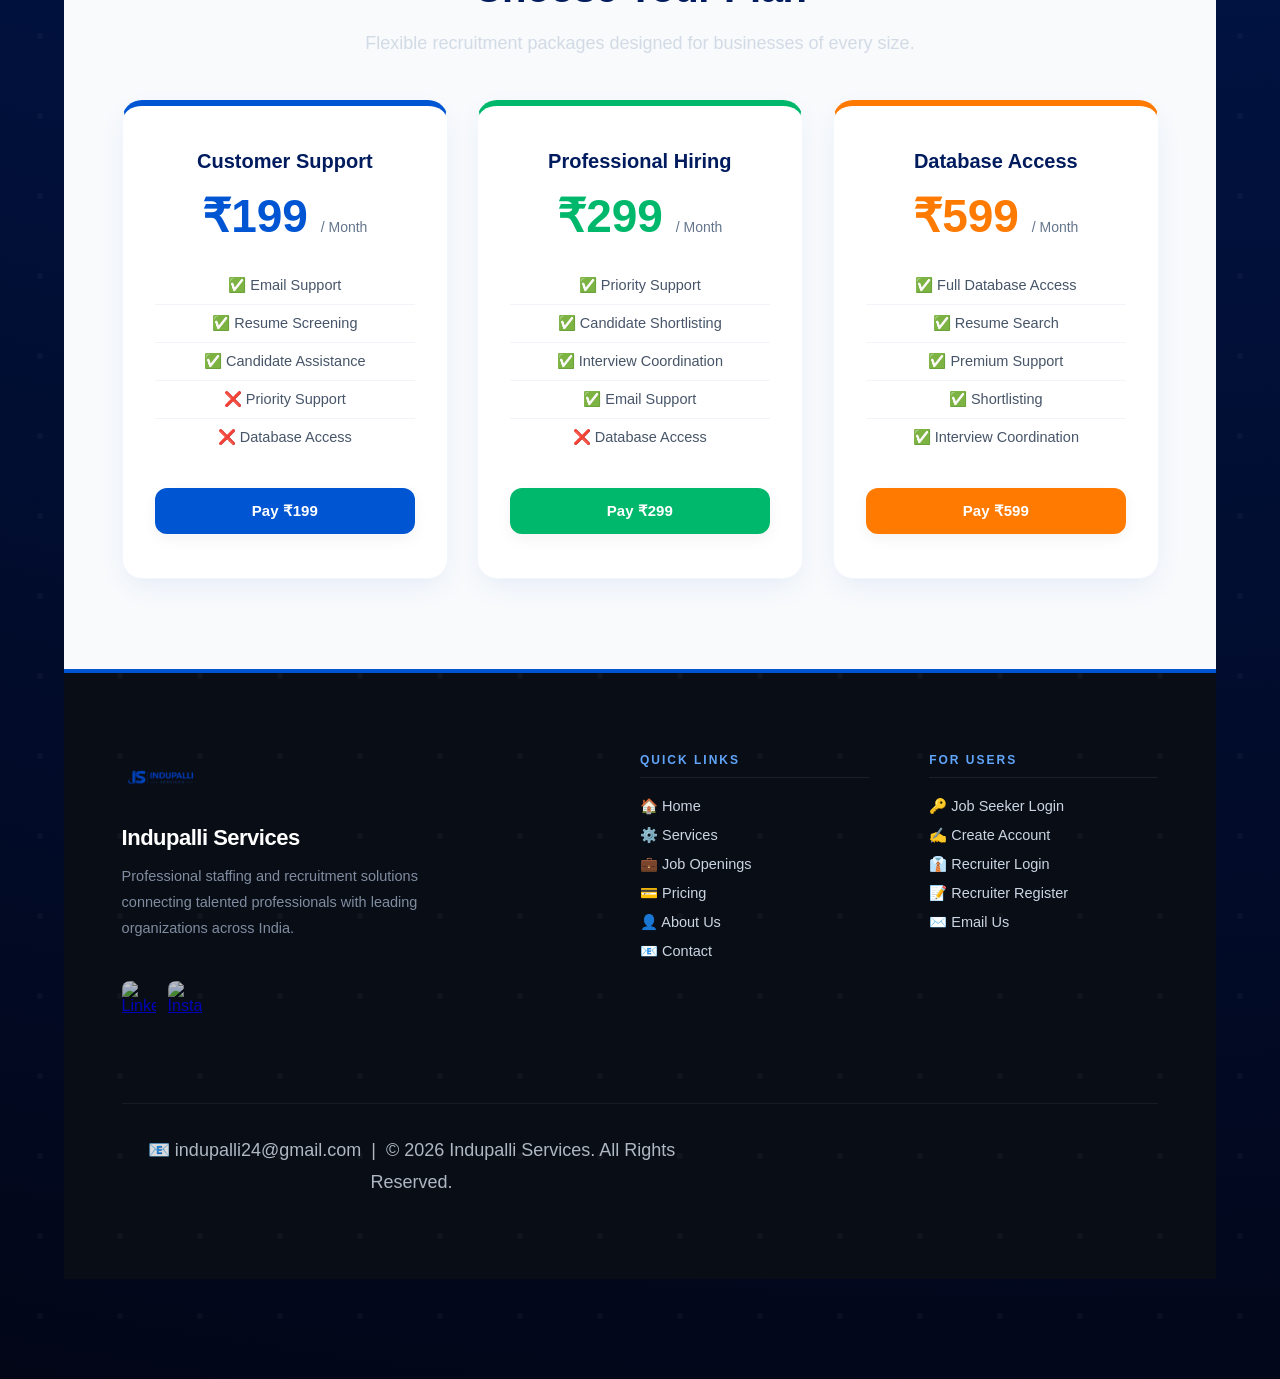
==== commit cf780241: "Add files via upload Upload project files" ====
--- a/index.html
+++ b/index.html
@@ -3,729 +3,885 @@
 <head>
 <meta charset="UTF-8">
 <meta name="viewport" content="width=device-width, initial-scale=1.0">
-<title>Indupalli Services</title>
-
+<title>Indupalli Services – Professional Staffing & Recruitment</title>
 <style>
-*{
-margin:0;
-padding:0;
-box-sizing:border-box;
-font-family:Calibri, Arial, sans-serif;
-}
-
-body{
-background:#f4f7fc;
-color:#222;
-}
-
-/* Header */
-header{
-background:#fff;
-padding:15px 5%;
-display:flex;
-justify-content:space-between;
-align-items:center;
-box-shadow:0 2px 10px rgba(0,0,0,0.08);
-position:sticky;
-top:0;
-z-index:1000;
-flex-wrap:wrap;
-border-bottom:3px solid #0056ff;
-}
-
-.logo{
-display:flex;
-align-items:center;
-gap:10px;
-}
-
-.logo img{
-height:60px;
-width:auto;
-border-radius:10px;
-}
-
-.logo-text h2{
-font-size:28px;
-color:#0056ff;
-}
-
-.logo-text p{
-font-size:13px;
-color:#666;
-}
-
-nav{
-display:flex;
-gap:18px;
-flex-wrap:wrap;
-align-items:center;
-}
-
-nav a{
-text-decoration:none;
-font-weight:600;
-color:#333;
-transition:0.3s;
-}
-
-nav a:hover{
-color:#0056ff;
-}
-
-.login-btn{
-background:#0056ff;
-color:white;
-padding:10px 15px;
-border-radius:8px;
-text-decoration:none;
-}
-
-.signup-btn{
-background:green;
-color:white;
-padding:10px 15px;
-border-radius:8px;
-text-decoration:none;
-}
-
-/* Hero */
-.hero{
-background:linear-gradient(135deg,#0056ff,#001b7a);
-padding:80px 5%;
-text-align:center;
-color:#fff;
-}
-
-.hero h1{
-font-size:50px;
-margin-bottom:15px;
-}
-
-.hero p{
-font-size:18px;
-line-height:1.8;
-max-width:900px;
-margin:auto;
-}
-
-.btn{
-display:inline-block;
-padding:14px 28px;
-background:#fff;
-color:#0056ff;
-text-decoration:none;
-border-radius:10px;
-font-weight:bold;
-margin-top:20px;
-transition:0.3s;
-}
-
-.btn:hover{
-background:#003dcc;
-color:#fff;
-}
-
-/* Sections */
-.section{
-padding:60px 5%;
-}
-
-.section-title{
-text-align:center;
-font-size:36px;
-color:#0056ff;
-margin-bottom:40px;
-}
-
-.cards{
-display:grid;
-grid-template-columns:repeat(auto-fit,minmax(250px,1fr));
-gap:25px;
-}
-
-.card{
-background:#fff;
-padding:30px;
-border-radius:20px;
-box-shadow:0 4px 12px rgba(0,0,0,0.08);
-text-align:center;
-}
-
-.card h3{
-color:#0056ff;
-margin-bottom:12px;
-}
-
-/* About */
-.about-box{
-background:#fff;
-padding:30px;
-border-radius:20px;
-display:flex;
-gap:30px;
-align-items:center;
-box-shadow:0 4px 12px rgba(0,0,0,0.08);
-flex-wrap:wrap;
-}
-
-.about-box img{
-width:220px;
-height:220px;
-border-radius:20px;
-object-fit:cover;
-}
-
-.about-text{
-flex:1;
-}
-
-.about-text h2{
-color:#0056ff;
-margin-bottom:10px;
-}
-
-/* Jobs */
-.job-box{
-background:#fff;
-padding:25px;
-border-radius:20px;
-margin-bottom:20px;
-box-shadow:0 4px 12px rgba(0,0,0,0.08);
-}
-
-.job-box h3{
-color:#0056ff;
-margin-bottom:10px;
-}
-
-/* Footer */
-footer{
-background:#001b7a;
-color:#fff;
-text-align:center;
-padding:40px 5%;
-margin-top:40px;
-}
-
-footer img{
-height:60px;
-margin-bottom:10px;
-border-radius:10px;
-}
-
-@media(max-width:768px){
-header{
-flex-direction:column;
-text-align:center;
-}
-
-nav{
-justify-content:center;
-margin-top:15px;
-}
-
-.hero h1{
-font-size:34px;
-}
-
-.about-box{
-flex-direction:column;
-text-align:center;
-}
-}
+:root {
+  --blue: #0056d2; 
+  --dark: #001b5e; 
+  --green: #00b86b;
+  --orange: #ff7a00; 
+  --bg: #f8fafc; 
+  --text: #0f172a;
+  --card: #ffffff; 
+  --shadow: 0 10px 30px -5px rgba(0, 86, 210, 0.08), 0 4px 12px -4px rgba(0, 86, 210, 0.03);
+  --shadow-3d: 0 35px 60px -15px rgba(0, 27, 94, 0.18), 0 20px 40px -20px rgba(0, 86, 210, 0.2);
+  --border-radius: 20px;
+  --transition-3d: transform 0.6s cubic-bezier(0.16, 1, 0.3, 1), box-shadow 0.6s cubic-bezier(0.16, 1, 0.3, 1), border-color 0.4s ease;
+}
+
+* { margin:0; padding:0; box-sizing:border-box; }
+body { font-family:'Segoe UI',Calibri,Arial,sans-serif; background:var(--bg); color:var(--text); overflow-x:hidden; -webkit-font-smoothing:antialiased; }
+
+/* ── 3D CORE ENGINE ── */
+.perspective-container {
+  perspective: 1400px;
+  transform-style: preserve-3d;
+}
+
+.card-3d {
+  background: var(--card);
+  border-radius: var(--border-radius);
+  box-shadow: var(--shadow);
+  border: 1px solid rgba(0, 86, 210, 0.05);
+  transform-style: preserve-3d;
+  transition: var(--transition-3d);
+  will-change: transform, box-shadow;
+}
+
+.card-3d:hover {
+  transform: translateY(-10px) rotateX(6deg) rotateY(-4deg);
+  box-shadow: var(--shadow-3d);
+  border-color: rgba(0, 86, 210, 0.15);
+}
+
+/* Pops inner content forward on the Z-Axis */
+.card-3d-lift {
+  transition: transform 0.5s cubic-bezier(0.16, 1, 0.3, 1);
+  transform: translateZ(0px);
+}
+.card-3d:hover .card-3d-lift {
+  transform: translateZ(32px);
+}
+
+/* ── HEADER ── */
+header {
+  background: rgba(255, 255, 255, 0.95);
+  backdrop-filter: blur(12px);
+  -webkit-backdrop-filter: blur(12px);
+  padding: 0 5%;
+  display: flex; justify-content: space-between; align-items: center;
+  height: 76px;
+  box-shadow: 0 4px 30px rgba(0, 0, 0, 0.03);
+  position: sticky; top: 0; z-index: 1000;
+  border-bottom: 2px solid rgba(0, 86, 210, 0.1);
+}
+.logo { display:flex; align-items:center; gap:14px; text-decoration:none; transition: transform 0.3s ease; }
+.logo:hover { transform: scale(1.02); }
+.logo img { height:48px; border-radius:10px; box-shadow: 0 4px 12px rgba(0,0,0,0.08); }
+.logo-text h2 { font-size:22px; color:var(--dark); font-weight:800; letter-spacing:-0.5px; }
+.logo-text p { font-size:10px; color:var(--blue); font-weight: 700; letter-spacing:1px; margin-top:-2px; }
+
+nav { display:flex; gap:6px; align-items:center; }
+nav a { text-decoration:none; font-weight:600; color:#475569; padding:8px 14px; border-radius:10px; font-size:13.5px; transition:.25s cubic-bezier(0.16, 1, 0.3, 1); white-space:nowrap; }
+nav a:hover { color:var(--blue); background:#f0f6ff; }
+.nav-login { background:var(--blue)!important; color:#fff!important; padding:9px 16px!important; border-radius:12px!important; box-shadow: 0 4px 12px rgba(0, 86, 210, 0.2); }
+.nav-login:hover { background:#0045ab!important; transform: translateY(-1px); box-shadow: 0 6px 16px rgba(0, 86, 210, 0.3); }
+.nav-recruiter { background:var(--orange)!important; color:#fff!important; padding:9px 16px!important; border-radius:12px!important; box-shadow: 0 4px 12px rgba(255, 122, 0, 0.2); }
+.nav-recruiter:hover { background:#d96800!important; transform: translateY(-1px); box-shadow: 0 6px 16px rgba(255, 122, 0, 0.3); }
+
+.hamburger { display:none; flex-direction:column; gap:5px; cursor:pointer; padding:8px; z-index: 1100; }
+.hamburger span { width:24px; height:2.5px; background:var(--dark); border-radius:2px; transition:.3s; }
+
+/* ── HERO ── */
+.hero {
+  background: radial-gradient(circle at 80% 20%, #1e40af 0%, var(--dark) 50%, #020617 100%);
+  padding: 120px 5% 100px;
+  color: #fff;
+  position: relative;
+  overflow: hidden;
+}
+.hero::before {
+  content:''; position:absolute; inset:0;
+  background:url("data:image/svg+xml,%3Csvg width='80' height='80' viewBox='0 0 80 80' xmlns='http://www.w3.org/2000/svg'%3E%3Cg fill='none' fill-rule='evenodd'%3E%3Cg fill='%23ffffff' fill-opacity='0.03'%3E%3Ccircle cx='40' cy='40' r='3'/%3E%3C/g%3E%3C/g%3E%3C/svg%3E");
+}
+.hero-inner { position:relative; max-width:1200px; margin:auto; display:flex; gap:60px; align-items:center; }
+.hero-content { flex:1; }
+.hero-badge {
+  display:inline-flex; align-items:center; background:rgba(255,255,255,.08);
+  border:1px solid rgba(255,255,255,.15);
+  padding:7px 16px; border-radius:30px; font-size:13px;
+  font-weight:600; margin-bottom:24px; letter-spacing:.5px; backdrop-filter: blur(4px);
+}
+.hero h1 { font-size:56px; font-weight:900; line-height:1.15; margin-bottom:24px; letter-spacing: -1px; }
+.hero h1 span { color:#60a5fa; text-shadow: 0 0 40px rgba(96, 165, 250, 0.2); }
+.hero p { font-size:18px; line-height:1.8; opacity:.85; max-width:580px; margin-bottom:40px; color: #cbd5e1; }
+.hero-btns { display:flex; gap:16px; flex-wrap:wrap; }
+
+.btn-white {
+  background:#fff; color:var(--dark); padding:16px 32px; border-radius:14px;
+  font-weight:700; font-size:15px; text-decoration:none; transition: var(--transition-3d);
+  display:inline-flex; align-items:center; gap:8px; box-shadow: 0 10px 25px rgba(255,255,255,0.1);
+}
+.btn-white:hover { background:#f8fafc; transform: translateY(-3px); box-shadow: 0 15px 30px rgba(255,255,255,0.2); }
+.btn-outline {
+  background:transparent; color:#fff; border:2px solid rgba(255,255,255,.25);
+  padding:15px 32px; border-radius:14px; font-weight:700; font-size:15px;
+  text-decoration:none; transition: var(--transition-3d); display:inline-flex; align-items:center; gap:8px;
+}
+.btn-outline:hover { background:rgba(255,255,255,.06); border-color:#fff; transform: translateY(-3px); }
+
+.hero-stats { display:flex; gap:40px; margin-top:50px; flex-wrap:wrap; }
+.hero-stat { text-align:left; background: rgba(255,255,255,0.03); padding: 12px 24px; border-radius: 12px; border: 1px solid rgba(255,255,255,0.05); }
+.hero-stat .num { font-size:36px; font-weight:900; color: #fff; line-height: 1.2; }
+.hero-stat .lbl { font-size:11px; opacity:.7; letter-spacing:1px; text-transform: uppercase; margin-top: 2px; font-weight: 700; }
+
+.hero-img { flex-shrink:0; display:flex; align-items:center; justify-content:center; perspective: 1200px; transform-style: preserve-3d; }
+.hero-img img {
+  width:460px; max-width:100%; height:auto; border-radius:24px;
+  box-shadow: 0 40px 80px -15px rgba(0,0,0,0.5), 0 0 50px rgba(0, 86, 210, 0.2);
+  border: 1px solid rgba(255,255,255,0.15); display:block;
+  animation: float3D 6s ease-in-out infinite;
+}
+@keyframes float3D { 
+  0%, 100% { transform: translateY(0) rotateY(-8deg) rotateX(6deg); } 
+  50% { transform: translateY(-15px) rotateY(4deg) rotateX(-2deg); } 
+}
+
+/* ── LAYOUT SECTIONS ── */
+section { padding:90px 5%; position: relative; }
+.section-label { font-size:12px; font-weight:800; color:var(--blue); letter-spacing:2px; text-transform:uppercase; text-align:center; margin-bottom:12px; }
+.section-title { text-align:center; font-size:40px; font-weight:800; color:var(--dark); margin-bottom:16px; letter-spacing: -0.5px; }
+.section-sub { text-align:center; color:#64748b; font-size:16.5px; line-height:1.75; max-width:640px; margin:0 auto 60px; }
+
+/* ── SERVICES ── */
+#services { background:#fff; }
+.cards { display:grid; grid-template-columns:repeat(auto-fit,minmax(280px,1fr)); gap:30px; }
+.card { padding:40px 32px; }
+.card-icon { font-size:42px; margin-bottom:24px; display: inline-block; transition: transform 0.4s ease; }
+.card:hover .card-icon { transform: scale(1.15) translateZ(15px); }
+.card h3 { color:var(--dark); font-size:20px; font-weight:700; margin-bottom:12px; }
+.card p { color:#475569; line-height:1.7; font-size:14.5px; }
+
+/* ── HOW IT WORKS ── */
+#how { background:var(--bg); }
+.steps { display:grid; grid-template-columns:repeat(auto-fit,minmax(200px,1fr)); gap:24px; }
+.step { padding:36px 24px; text-align:center; }
+.step-num {
+  width:54px; height:54px; background: linear-gradient(135deg, var(--blue), var(--dark)); color:#fff;
+  border-radius:50%; display:flex; align-items:center; justify-content:center;
+  font-size:22px; font-weight:900; margin:0 auto 20px;
+  box-shadow: 0 8px 20px rgba(0, 86, 210, 0.25);
+}
+.step:hover .step-num { transform: scale(1.05) translateZ(10px); }
+.step h4 { color:var(--dark); font-size:17px; font-weight:700; margin-bottom:10px; }
+.step p { color:#64748b; font-size:14px; line-height:1.65; }
+
+/* ── ABOUT FOUNDER ── */
+#about { background:#fff; }
+.about-box {
+  background: radial-gradient(circle at top left, var(--dark), #031442);
+  border-radius: 32px; padding: 60px; color: #fff;
+  display: flex; gap: 50px; align-items: center; flex-wrap: wrap;
+  max-width: 1100px; margin: auto;
+  box-shadow: 0 30px 70px rgba(0,27,94,0.25);
+  border: 1px solid rgba(255,255,255,0.05);
+}
+.about-box:hover {
+  transform: translateY(-6px) rotateX(3deg) rotateY(1deg);
+  box-shadow: 0 40px 90px rgba(0,27,94,0.35);
+}
+.about-img { flex-shrink:0; transform-style: preserve-3d; }
+.about-img img {
+  width:210px; height:210px; border-radius:50%;
+  object-fit:cover; object-position:center top;
+  border:6px solid rgba(255,255,255,.1);
+  box-shadow: 0 20px 45px rgba(0,0,0,.4);
+  transition: transform 0.5s ease;
+}
+.about-box:hover .about-img img { transform: translateZ(25px) scale(1.03); }
+.about-content { flex:1; min-width:280px; transform-style: preserve-3d; }
+.about-content h2 { font-size:36px; font-weight:800; margin-bottom:6px; letter-spacing: -0.5px; }
+.about-content .role { color:#60a5fa; font-weight: 700; font-size:13px; margin-bottom:24px; letter-spacing:1.5px; text-transform: uppercase; }
+.about-content p { opacity:.9; line-height:1.85; font-size:15.5px; margin-bottom:14px; color: #e2e8f0; }
+.about-content .social-links img { width:36px; border-radius:10px; opacity:.85; transition:.3s ease; background: rgba(255,255,255,0.05); padding: 6px; }
+.about-content .social-links a:hover img { opacity:1; transform: scale(1.1) translateZ(15px); background: rgba(255,255,255,0.15); }
 </style>
 </head>
-
 <body>
 
 <header>
-
-<div class="logo">
-
-<a href="index.html" style="display:flex;align-items:center;text-decoration:none;color:inherit;">
-
-<img src="1000174411.png" alt="Logo">
-
-<div class="logo-text">
-<h2>Indupalli Services</h2>
-<p>Professional Staffing</p>
+  <a href="index.html" class="logo">
+    <img src="1000174411.png" alt="Indupalli Services">
+    <div class="logo-text">
+      <h2>Indupalli Services</h2>
+      <p>PROFESSIONAL STAFFING</p>
+    </div>
+  </a>
+
+  <div class="hamburger" onclick="toggleNav()" id="hamburger">
+    <span></span><span></span><span></span>
+  </div>
+
+  <nav id="mainNav">
+    <a href="#home">Home</a>
+    <a href="#services">Services</a>
+    <a href="#how">How It Works</a>
+    <a href="#jobs">Jobs</a>
+    <a href="#pricing">Pricing</a>
+    <a href="#about">About</a>
+    <a href="#contact">Contact</a>
+    <a href="login.html" class="nav-login">Job Seeker</a>
+    <a href="recruiter-login.html" class="nav-recruiter">Recruiter</a>
+    <button onclick="toggleDark()" style="background:none;border:none;cursor:pointer;font-size:20px;padding:8px;" title="Toggle dark mode">🌙</button>
+  </nav>
+</header>
+
+<section class="hero" id="home">
+  <div class="hero-inner">
+    <div class="hero-content">
+      <div class="hero-badge">🎯 Trusted Staffing & Recruitment Platform</div>
+      <h1>Find Your <span>Dream Career</span><br>With Indupalli Services</h1>
+      <p>Connecting talented professionals with leading organizations across India. Start your journey today with India's most trusted hiring platform.</p>
+      <div class="hero-btns">
+        <a href="signup.html" class="btn-white">🎯 Get Started Free</a>
+        <a href="login.html" class="btn-outline">🔑 Job Seeker Login</a>
+      </div>
+      <div class="hero-stats">
+        <div class="hero-stat"><div class="num" id="statJobs">0+</div><div class="lbl">JOBS POSTED</div></div>
+        <div class="hero-stat"><div class="num" id="statApps">0+</div><div class="lbl">APPLICATIONS</div></div>
+        <div class="hero-stat"><div class="num">100%</div><div class="lbl">SATISFACTION</div></div>
+      </div>
+    </div>
+<div class="hero-img">
+  <img src="0000000085f071.jpg" alt="Indupalli ATS Platform">
 </div>
 
-</a>
-
+    </div>
+
+
+
+<section id="services" class="perspective-container">
+  <div class="section-label">What We Offer</div>
+  <h2 class="section-title">Our Core Services</h2>
+  <p class="section-sub">End-to-end staffing and recruitment solutions tailored for businesses and job seekers alike.</p>
+  <div class="cards">
+    <div class="card card-3d">
+      <div class="card-3d-lift">
+        <div class="card-icon">🎯</div>
+        <h3>Recruitment Services</h3>
+        <p>Expert talent sourcing and screening to help companies hire the best professionals quickly and efficiently.</p>
+      </div>
+    </div>
+    <div class="card card-3d">
+      <div class="card-3d-lift">
+        <div class="card-icon">🏢</div>
+        <h3>Staffing Solutions</h3>
+        <p>Flexible temporary, contract, and permanent staffing support for businesses of all sizes across industries.</p>
+      </div>
+    </div>
+    <div class="card card-3d">
+      <div class="card-3d-lift">
+        <div class="card-icon">💼</div>
+        <h3>Career Support</h3>
+        <p>Resume building, interview coaching, and career guidance to help job seekers land their dream roles.</p>
+      </div>
+    </div>
+    <div class="card card-3d">
+      <div class="card-3d-lift">
+        <div class="card-icon">📊</div>
+        <h3>HR Consulting</h3>
+        <p>Strategic HR advice and workforce planning to optimize your hiring process and reduce time-to-hire.</p>
+      </div>
+    </div>
+    <div class="card card-3d">
+      <div class="card-3d-lift">
+        <div class="card-icon">🔍</div>
+        <h3>Executive Search</h3>
+        <p>Specialized search for senior leadership and C-suite roles with a rigorous vetting process.</p>
+      </div>
+    </div>
+    <div class="card card-3d">
+      <div class="card-3d-lift">
+        <div class="card-icon">🌐</div>
+        <h3>Campus Hiring</h3>
+        <p>Connecting fresh graduates with leading companies through structured campus recruitment drives.</p>
+      </div>
+    </div>
+  </div>
+</section>
+
+<section id="how" class="perspective-container">
+  <div class="section-label">Simple Process</div>
+  <h2 class="section-title">How It Works</h2>
+  <p class="section-sub">Get hired in 4 simple steps — from registration to receiving your offer letter.</p>
+  <div class="steps">
+    <div class="step card-3d">
+      <div class="card-3d-lift">
+        <div class="step-num">1</div>
+        <h4>Register</h4>
+        <p>Create your free account in under 2 minutes with just your email.</p>
+      </div>
+    </div>
+    <div class="step card-3d">
+      <div class="card-3d-lift">
+        <div class="step-num">2</div>
+        <h4>Build Profile</h4>
+        <p>Complete your profile and upload your resume to stand out.</p>
+      </div>
+    </div>
+    <div class="step card-3d">
+      <div class="card-3d-lift">
+        <div class="step-num">3</div>
+        <h4>Apply for Jobs</h4>
+        <p>Browse hundreds of live jobs and apply with a single click.</p>
+      </div>
+    </div>
+    <div class="step card-3d">
+      <div class="card-3d-lift">
+        <div class="step-num">4</div>
+        <h4>Get Hired</h4>
+        <p>Track your applications and receive interview invitations.</p>
+      </div>
+    </div>
+  </div>
+</section>
+
+<section id="about" class="perspective-container">
+  <div class="section-label">Our Story</div>
+  <h2 class="section-title">About the Founder</h2>
+  <div class="about-box var-3d-box">
+    <div class="about-img">
+      <img src="1000173456.jpg" alt="Praveen Indupalli">
+    </div>
+    <div class="about-content">
+      <h2>Praveen Indupalli</h2>
+      <p class="role">FOUNDER & MANAGING DIRECTOR</p>
+      <p>Praveen Indupalli is dedicated to delivering trusted staffing and recruitment solutions that connect talented professionals with the right career opportunities.</p>
+      <p>With a strong vision for helping job seekers and businesses grow together, he founded Indupalli Services to simplify the hiring process and create meaningful employment opportunities across India.</p>
+      <p>Under his leadership, the company is committed to professionalism, trust, and long-term relationships with both employers and job seekers.</p>
+      <div class="social-links" style="margin-top:24px;">
+        <a href="https://www.linkedin.com/in/praveen-indupalli" target="_blank">
+          <img src="https://cdn-icons-png.flaticon.com/512/174/174857.png" alt="LinkedIn">
+        </a>
+        <a href="https://www.instagram.com/always_pk__/" target="_blank">
+          <img src="https://cdn-icons-png.flaticon.com/512/2111/2111463.png" alt="Instagram">
+        </a>
+      </div>
+    </div>
+  </div>
+</section>
+<style>
+/* ── SYSTEM ADAPTATIONS FOR REMAINING BLOCKS ── */
+#jobsContainer .job-card {
+  background: var(--card); padding: 30px; border-radius: 18px;
+  margin-bottom: 20px; box-shadow: var(--shadow);
+  border-left: 6px solid var(--blue);
+  display: flex; justify-content: space-between; align-items: center;
+  flex-wrap: wrap; gap: 20px;
+  transform-style: preserve-3d;
+  transition: var(--transition-3d);
+  border-top: 1px solid rgba(0,86,210,0.02);
+  border-right: 1px solid rgba(0,86,210,0.02);
+  border-bottom: 1px solid rgba(0,86,210,0.02);
+}
+#jobsContainer .job-card:hover {
+  transform: translateY(-6px) rotateX(3deg) rotateY(-1deg);
+  box-shadow: var(--shadow-3d);
+  border-color: rgba(0, 86, 210, 0.2);
+}
+.job-card-left { transform-style: preserve-3d; }
+.job-card-left h3 { color:var(--dark); font-size:21px; font-weight:700; margin-bottom:10px; transition: transform 0.4s ease; }
+#jobsContainer .job-card:hover h3 { transform: translateZ(20px); }
+
+.job-meta { display:flex; gap:20px; flex-wrap:wrap; margin-top:12px; }
+.job-meta span { font-size:13.5px; color:#475569; display:flex; align-items:center; gap:6px; font-weight: 500; }
+.badge { display:inline-block; padding:5px 14px; border-radius:30px; font-size:12px; font-weight:700; letter-spacing: 0.3px; }
+.badge-blue { background:#e0f2fe; color:var(--blue); }
+.badge-green { background:#dcfce7; color:var(--green); }
+
+.apply-btn {
+  background: linear-gradient(135deg, var(--blue), #1d4ed8); color:#fff;
+  padding:14px 28px; border:none; border-radius:12px;
+  font-size:14.5px; font-weight:700; cursor:pointer;
+  transition: .3s cubic-bezier(0.16, 1, 0.3, 1); white-space:nowrap;
+  box-shadow: 0 4px 12px rgba(0, 86, 210, 0.15);
+}
+.apply-btn:hover { background: var(--dark); transform: translateZ(25px) scale(1.03); box-shadow: 0 10px 20px rgba(0, 27, 94, 0.2); }
+
+/* ── TESTIMONIALS ── */
+#testimonials { background:#fff; }
+.testimonials-grid { display:grid; grid-template-columns:repeat(auto-fit,minmax(280px,1fr)); gap:28px; }
+.testimonial { padding:36px 30px; border-left:4px solid var(--blue); position: relative; }
+.stars { color:#f59e0b; font-size:18px; margin-bottom:16px; }
+.testimonial p { color:#475569; font-size:14.5px; line-height:1.75; font-style:italic; margin-bottom:20px; }
+.testimonial-author h4 { color:var(--dark); font-size:16px; font-weight:700; }
+.testimonial-author p { color:#94a3b8; font-size:13px; font-weight: 600; margin-top: 2px; }
+
+/* ── PRICING ── */
+#pricing { background:var(--bg); }
+.pricing-grid { display:grid; grid-template-columns:repeat(auto-fit,minmax(280px,1fr)); gap:30px; max-width:1050px; margin:auto; }
+.pricing-card { padding:44px 32px; text-align:center; border-top: 6px solid transparent; }
+.pricing-card.blue-top { border-top-color:var(--blue); }
+.pricing-card.green-top { border-top-color:var(--green); }
+.pricing-card.orange-top { border-top-color:var(--orange); }
+.pricing-card h3 { font-size:20px; font-weight:700; color:var(--dark); margin-bottom:16px; }
+.pricing-price { font-size:46px; font-weight:900; color: var(--dark); margin-bottom:8px; }
+.pricing-price span { font-size:14px; font-weight:500; color:#64748b; }
+.pricing-card ul { list-style:none; margin:24px 0 32px; }
+.pricing-card ul li { padding:10px 0; font-size:14.5px; color:#475569; border-bottom:1px solid #f1f5f9; }
+.pricing-card ul li:last-child { border-bottom:none; }
+.pay-btn {
+  display:block; width: 100%; padding:14px 24px; border-radius:12px; font-weight:700; font-size:15px;
+  text-decoration:none; transition:.3s; color:#fff; box-shadow: 0 5px 15px rgba(0,0,0,0.05);
+}
+.pay-btn:hover { transform: translateZ(20px) scale(1.02); opacity:0.95; }
+
+/* ── FOOTER ── */
+footer { background: #090d16; color:#fff; padding:80px 5% 40px; border-top: 4px solid var(--blue); }
+.footer-grid { display:grid; grid-template-columns:2fr 1fr 1fr; gap:60px; margin-bottom:50px; align-items:start; }
+.footer-brand img { height:54px; border-radius:10px; margin-bottom:18px; display:block; }
+.footer-brand h3 { font-size:22px; font-weight:800; margin-bottom:12px; color:#fff; letter-spacing: -0.5px; }
+.footer-brand p { color:#94a3b8; font-size:14.5px; line-height:1.8; max-width: 360px; }
+.footer-col h4 { font-size:12px; font-weight:800; color:#60a5fa; letter-spacing:2px; text-transform:uppercase; margin-bottom:20px; padding-bottom:10px; border-bottom:1px solid rgba(255,255,255,.08); }
+.footer-col a { display:block; color:#cbd5e1; text-decoration:none; font-size:14.5px; margin-bottom:12px; transition:.25s ease; }
+.footer-col a:hover { color:#60a5fa; padding-left:6px; }
+.footer-brand .social-links a img { width:34px; border-radius:8px; opacity:.75; transition:.2s; display:block; background: none; padding: 0; }
+.footer-brand .social-links a:hover img { opacity:1; transform: scale(1.1); }
+.footer-bottom { border-top:1px solid rgba(255,255,255,.06); padding-top:30px; text-align:center; color:#64748b; font-size:14px; }
+
+/* ── MODERN SYSTEM DARK OVERLAY ── */
+body.dark { --bg:#0b0f19; --card:#151f32; --text:#f1f5f9; background:#0b0f19; color:#f1f5f9; }
+body.dark header { background: rgba(21, 31, 50, 0.95); border-color: rgba(255,255,255,0.05); }
+body.dark header .logo-text h2 { color: #fff; }
+body.dark nav a { color:#94a3b8; }
+body.dark nav a:hover { color:#fff; background:#1e293b; }
+body.dark #services, body.dark #about, body.dark #testimonials { background:#151f32; }
+body.dark .card-3d { border-color: rgba(255, 255, 255, 0.04); background: #1e293b; }
+body.dark .card-3d:hover { border-color: rgba(96, 165, 250, 0.2); box-shadow: 0 40px 80px -15px rgba(0,0,0,0.6); }
+body.dark .card h3, body.dark .step h4, body.dark .pricing-price, body.dark .testimonial-author h4 { color:#fff; }
+body.dark .section-title { color: #fff; }
+body.dark .search-box { background:#1e293b; color:#fff; border-color:#334155; }
+body.dark #jobsContainer .job-card { background:#1e293b; border-top-color: transparent; border-right-color: transparent; border-bottom-color: transparent; }
+body.dark #jobsContainer .job-card:hover { box-shadow: 0 35px 60px -15px rgba(0,0,0,0.6); }
+body.dark .job-meta span { color: #94a3b8; }
+
+/* ── RE-ENGINEERED PAGINATION DESIGN ── */
+.pag-btn {
+  padding: 10px 18px; margin: 0 4px; border: 1px solid rgba(0, 86, 210, 0.1);
+  border-radius: 10px; background: var(--card); color: var(--text);
+  font-weight: 600; font-size: 14px; cursor: pointer; transition: all 0.3s cubic-bezier(0.16, 1, 0.3, 1);
+  box-shadow: 0 2px 8px rgba(0,0,0,0.02);
+}
+.pag-btn:hover { background: #f0f6ff; color: var(--blue); transform: translateY(-2px); }
+.pag-btn.active { background: var(--blue); color: #fff; border-color: var(--blue); box-shadow: 0 4px 12px rgba(0, 86, 210, 0.25); }
+body.dark .pag-btn { border-color: rgba(255,255,255,0.05); }
+body.dark .pag-btn:hover { background: #1e293b; color: #fff; }
+</style>
+
+<section id="job-openings" style="background: var(--bg); transition: background 0.4s;">
+  <div style="max-width: 1000px; margin: 0 auto;" class="perspective-container">
+    
+    <<div style="text-align:center; margin-bottom:50px;">
+
+    <div class="section-label">
+        Careers
+    </div>
+
+    <h2 class="section-title">
+        Current Openings
+    </h2>
+
+    <p class="section-sub">
+        Find your next opportunity with Indupalli Services.
+    </p>
 </div>
-
-<nav>
-<a href="#home">Home</a>
-<a href="#about">About</a>
-<a href="#services">Services</a>
-<a href="#pricing">Pricing</a>
-<a href="#jobs">Jobs</a>
-<a href="#contact">Contact</a>
-
-<a href="login.html" class="login-btn">
-Job Seeker Login
-</a>
-<a href="recruiter-login.html"
-style="
-background:#ff9800;
-color:white;
-padding:14px 20px;
-border-radius:12px;
-text-decoration:none;
-font-weight:bold;
-display:inline-block;
-margin:8px;">
-Recruiter Login
-</a>
-
-</nav>
-
-</header>
-
-<section class="hero" id="home">
-
-<h1>Welcome to Indupalli Services</h1>
-
-<p>
-Indupalli Services is a trusted recruitment and staffing company committed to connecting talented professionals with leading organizations.
-</p>
-
-<a href="mailto:indupalli24@gmail.com" class="btn">
-Contact Us
-</a>
+<div style="display:flex; justify-content:space-between; align-items:center; margin-bottom:20px;">
+
+    <h3 style="margin:0; background:#000; color:#fff; display:inline-block; padding:8px 16px; border-radius:8px;">
+    Latest Openings
+</h3>
+
+    <a href="jobs.html"
+       style="background:#0d6efd;
+              color:#fff;
+              text-decoration:none;
+              padding:10px 18px;
+              border-radius:8px;
+              font-weight:600;">
+        See All Jobs →
+    </a>
+
+</div>
+
+<div id="jobsContainer" style="display:flex; flex-direction:column; gap:18px; margin-bottom:30px;">
+      <p style="text-align: center; color: #64748b; padding: 40px; font-weight:500;">Loading available openings...</p>
+      
+    </div>
+
 
 </section>
 
-<section class="section" id="services">
-
-<h2 class="section-title">Our Services</h2>
-
-<div class="cards">
-
-<div class="card">
-<h3>Recruitment Services</h3>
-<p>Helping companies hire skilled professionals.</p>
+<div id="applyModal" style="display:none; position:fixed; inset:0; background:rgba(15, 23, 42, 0.6); backdrop-filter:blur(8px); -webkit-backdrop-filter:blur(8px); z-index:10000; align-items:center; justify-content:center; padding:15px;">
+  <div style="background:var(--card); border-radius:24px; max-width:520px; width:100%; padding:36px; box-shadow: 0 30px 60px -12px rgba(0,0,0,0.3); position:relative; border: 1px solid rgba(255,255,255,0.05);">
+    <h3 id="modalJobTitle" style="color:var(--dark); font-size:22px; margin-bottom:6px; font-weight:800; letter-spacing:-0.5px;">Apply for Position</h3>
+    <p id="modalJobMeta" style="color:#64748b; font-size:14px; margin-bottom:24px; font-weight:500;">Loading job details...</p>
+    
+    <form id="applicationForm" style="display:flex; flex-direction:column; gap:16px;">
+      <input type="hidden" id="applyJobId">
+      
+      <div style="display:flex; flex-direction:column; gap:6px;">
+        <label style="font-size:11.5px; font-weight:700; color:var(--blue); text-transform:uppercase; letter-spacing:0.5px;">Full Name *</label>
+        <input type="text" id="candName" required placeholder="John Doe" style="padding:12px; border:2px solid rgba(0, 86, 210, 0.08); border-radius:10px; background:var(--bg); color:var(--text); font-size:14.5px;">
+      </div>
+
+      <div style="display:flex; flex-direction:column; gap:6px;">
+        <label style="font-size:11.5px; font-weight:700; color:var(--blue); text-transform:uppercase; letter-spacing:0.5px;">Email Address *</label>
+        <input type="email" id="candEmail" required placeholder="johndoe@example.com" style="padding:12px; border:2px solid rgba(0, 86, 210, 0.08); border-radius:10px; background:var(--bg); color:var(--text); font-size:14.5px;">
+      </div>
+
+      <div style="display:flex; flex-direction:column; gap:6px;">
+        <label style="font-size:11.5px; font-weight:700; color:var(--blue); text-transform:uppercase; letter-spacing:0.5px;">Phone Number *</label>
+        <input type="tel" id="candPhone" required placeholder="+91 98765 43210" style="padding:12px; border:2px solid rgba(0, 86, 210, 0.08); border-radius:10px; background:var(--bg); color:var(--text); font-size:14.5px;">
+      </div>
+
+      <div style="display:flex; flex-direction:column; gap:6px;">
+        <label style="font-size:11.5px; font-weight:700; color:var(--blue); text-transform:uppercase; letter-spacing:0.5px;">Total Experience *</label>
+        <input type="text" id="candExp" required placeholder="e.g., 2 Years, or Fresher" style="padding:12px; border:2px solid rgba(0, 86, 210, 0.08); border-radius:10px; background:var(--bg); color:var(--text); font-size:14.5px;">
+      </div>
+
+      <div style="display:flex; flex-direction:column; gap:6px;">
+        <label style="font-size:11.5px; font-weight:700; color:var(--blue); text-transform:uppercase; letter-spacing:0.5px;">Key Skills *</label>
+        <input type="text" id="candSkills" required placeholder="e.g., HTML, Excel, Customer Support" style="padding:12px; border:2px solid rgba(0, 86, 210, 0.08); border-radius:10px; background:var(--bg); color:var(--text); font-size:14.5px;">
+      </div>
+
+      <div style="display:flex; flex-direction:column; gap:6px;">
+        <label style="font-size:11.5px; font-weight:700; color:var(--blue); text-transform:uppercase; letter-spacing:0.5px;">Short Cover Letter</label>
+        <textarea id="candCover" rows="3" placeholder="Why should we hire you?" style="padding:12px; border:2px solid rgba(0, 86, 210, 0.08); border-radius:10px; background:var(--bg); color:var(--text); resize:vertical; font-family:inherit; font-size:14.5px;"></textarea>
+      </div>
+
+      <div style="display:flex; gap:12px; margin-top:12px; justify-content:flex-end;">
+        <button type="button" onclick="closeApplyModal()" style="padding:12px 20px; background:rgba(0,0,0,0.05); border:none; border-radius:10px; font-weight:600; cursor:pointer; color:var(--text);">Cancel</button>
+        <button type="submit" style="padding:12px 24px; background:var(--blue); color:#fff; border:none; border-radius:10px; font-weight:700; cursor:pointer; box-shadow:0 4px 12px rgba(0, 86, 210, 0.2);">Submit Application 🚀</button>
+      </div>
+    </form>
+  </div>
 </div>
 
-<div class="card">
-<h3>Staffing Solutions</h3>
-<p>Providing flexible staffing support.</p>
+<section id="testimonials" class="perspective-container">
+  <div class="section-label">What People Say</div>
+  <h2 class="section-title">Client Testimonials</h2>
+  <div class="testimonials-grid">
+    <div class="testimonial card-3d">
+      <div class="card-3d-lift">
+        <div class="stars">⭐⭐⭐⭐⭐</div>
+        <p>"Indupalli Services provides a simple and professional platform. The website is easy to use and helped me connect with recruiters efficiently."</p>
+        <div class="testimonial-author"><h4>Indupalli Jayasri</h4><p>IIIT Student</p></div>
+      </div>
+    </div>
+    <div class="testimonial card-3d">
+      <div class="card-3d-lift">
+        <div class="stars">⭐⭐⭐⭐⭐</div>
+        <p>"Excellent platform with a clean interface and useful job opportunities. The application process is smooth and very user-friendly."</p>
+        <div class="testimonial-author"><h4>Johnny Niel</h4><p>Software Developer</p></div>
+      </div>
+    </div>
+    <div class="testimonial card-3d">
+      <div class="card-3d-lift">
+        <div class="stars">⭐⭐⭐⭐⭐</div>
+        <p>"Professional recruitment services and responsive support. A great platform for candidates looking for quality career opportunities."</p>
+        <div class="testimonial-author"><h4>Sandra Franklin</h4><p>Engineer</p></div>
+      </div>
+    </div>
+    <div class="testimonial card-3d">
+      <div class="card-3d-lift">
+        <div class="stars">⭐⭐⭐⭐⭐</div>
+        <p>"The job portal is easy to navigate and provides quality opportunities. I highly recommend it to all professionals seeking growth."</p>
+        <div class="testimonial-author"><h4>Moses Lyth</h4><p>Senior Executive</p></div>
+      </div>
+    </div>
+  </div>
+</section>
+
+<section id="pricing" class="perspective-container">
+  <div class="section-label">Plans & Pricing</div>
+  <h2 class="section-title">Choose Your Plan</h2>
+  <p class="section-sub">Flexible recruitment packages designed for businesses of every size.</p>
+  <div class="pricing-grid">
+    <div class="pricing-card card-3d blue-top">
+      <div class="card-3d-lift">
+        <h3>Customer Support</h3>
+        <div class="pricing-price" style="color:var(--blue)">₹199 <span>/ Month</span></div>
+        <ul>
+          <li>✅ Email Support</li>
+          <li>✅ Resume Screening</li>
+          <li>✅ Candidate Assistance</li>
+          <li>❌ Priority Support</li>
+          <li>❌ Database Access</li>
+        </ul>
+        <a href="upi://pay?pa=praveencenaindupalli@axl&pn=Praveen%20Indupalli&am=199&cu=INR" class="pay-btn" style="background:var(--blue)">Pay ₹199</a>
+      </div>
+    </div>
+    <div class="pricing-card card-3d green-top">
+      <div class="card-3d-lift">
+        <h3>Professional Hiring</h3>
+        <div class="pricing-price" style="color:var(--green)">₹299 <span>/ Month</span></div>
+        <ul>
+          <li>✅ Priority Support</li>
+          <li>✅ Candidate Shortlisting</li>
+          <li>✅ Interview Coordination</li>
+          <li>✅ Email Support</li>
+          <li>❌ Database Access</li>
+        </ul>
+        <a href="https://pay.google.com/gp/p/ui/pay?pa=praveencenaindupalli@axl&pn=Praveen%20Indupalli&am=299&cu=INR" target="_blank" class="pay-btn" style="background:var(--green)">Pay ₹299</a>
+      </div>
+    </div>
+    <div class="pricing-card card-3d orange-top">
+      <div class="card-3d-lift">
+        <h3>Database Access</h3>
+        <div class="pricing-price" style="color:var(--orange)">₹599 <span>/ Month</span></div>
+        <ul>
+          <li>✅ Full Database Access</li>
+          <li>✅ Resume Search</li>
+          <li>✅ Premium Support</li>
+          <li>✅ Shortlisting</li>
+          <li>✅ Interview Coordination</li>
+        </ul>
+        <a href="intent://pay?pa=praveencenaindupalli@axl&pn=Praveen%20Indupalli&am=599&cu=INR#Intent;scheme=upi;package=com.google.android.apps.nbu.paisa.user;end" class="pay-btn" style="background:var(--orange)">Pay ₹599</a>
+      </div>
+    </div>
+  </div>
+</section>
+
+<footer id="contact">
+  <div class="footer-grid">
+    <div class="footer-brand">
+      <img src="1000174411.png" alt="Indupalli Services">
+      <h3>Indupalli Services</h3>
+      <p>Professional staffing and recruitment solutions connecting talented professionals with leading organizations across India.</p>
+      <div class="social-links" style="display:flex; gap:12px; margin-top:20px;">
+        <a href="https://www.linkedin.com/in/praveen-indupalli" target="_blank">
+          <img src="https://cdn-icons-png.flaticon.com/512/174/174857.png" alt="LinkedIn">
+        </a>
+        <a href="https://www.instagram.com/always_pk__/" target="_blank">
+          <img src="https://cdn-icons-png.flaticon.com/512/2111/2111463.png" alt="Instagram">
+        </a>
+      </div>
+    </div>
+
+    <div class="footer-col">
+      <h4>Quick Links</h4>
+      <a href="#home">🏠 Home</a>
+      <a href="#services">⚙️ Services</a>
+      <a href="#jobs">💼 Job Openings</a>
+      <a href="#pricing">💳 Pricing</a>
+      <a href="#about">👤 About Us</a>
+      <a href="#contact">📧 Contact</a>
+    </div>
+
+    <div class="footer-col">
+      <h4>For Users</h4>
+      <a href="login.html">🔑 Job Seeker Login</a>
+      <a href="signup.html">✍️ Create Account</a>
+      <a href="recruiter-login.html">👔 Recruiter Login</a>
+      <a href="recruiter-register.html">📝 Recruiter Register</a>
+      <a href="mailto:indupalli24@gmail.com">✉️ Email Us</a>
+    </div>
+  </div>
+  <div class="footer-bottom">
+    <p>📧 indupalli24@gmail.com &nbsp;|&nbsp; © 2026 Indupalli Services. All Rights Reserved.</p>
+  </div>
+</footer>
+
+<script type="module">
+import { initializeApp } from "https://www.gstatic.com/firebasejs/10.12.2/firebase-app.js";
+import { getFirestore, collection, getDocs } from "https://www.gstatic.com/firebasejs/10.12.2/firebase-firestore.js";
+
+const firebaseConfig = {
+  apiKey: "AIzaSyAJWdsNykkCp9tJfoBiZNoVfWT0orM6BHA",
+  authDomain: "indupalli-services-18404.firebaseapp.com",
+  projectId: "indupalli-services-18404",
+  storageBucket: "indupalli-services-18404.firebasestorage.app",
+  messagingSenderId: "187485195719",
+  appId: "1:187485195719:web:a2f422b12c47ea2d549de2"
+};
+
+const app = initializeApp(firebaseConfig);
+const db = getFirestore(app);
+
+let allJobs = [];
+let currentPage = 1;
+const jobsPerPage = 7;
+
+async function loadJobs() {
+  try {
+    const snapshot = await getDocs(collection(db, "jobs"));
+    allJobs = [];
+    snapshot.forEach(doc => {
+      const job = doc.data();
+      if (!job.isArchived) {
+        allJobs.push({ id: doc.id, ...job });
+      }
+    });
+    const stat = document.getElementById("statJobs");
+if (stat) {
+    stat.textContent = allJobs.length;
+}
+    renderJobs(allJobs);
+  } catch (e) {
+    console.error(e);
+    const container = document.getElementById("jobsContainer");
+
+if (container) {
+    container.innerHTML = `<p style="text-align:center;color:#ef4444;padding:40px;font-weight:600;">${e.message}</p>`;
+  }
+}
+
+function renderJobs(jobs) {
+  const el = document.getElementById("jobsContainer");
+  const pageJobs = jobs.slice(0, 3);
+  if (!el) return;
+  const jobCount = document.getElementById("jobCount");
+if (jobCount) {
+    jobCount.textContent = jobs.length;
+} 
+  
+  if (!jobs.length) {
+    el.innerHTML = `<div style="text-align:center;padding:60px;color:#94a3b8;"><div style="font-size:54px;">📭</div><p style="margin-top:16px;font-weight:600;">No matching openings found.</p></div>`;
+    return;
+  }
+  
+  // Renders standard job-cards injected into the 3D grid workflow context seamlessly
+  el.innerHTML = pageJobs.map(job => `
+    <div class="job-card">
+      <div class="job-card-left">
+        <h3>${job.jobTitle || job.title || "Untitled Position"}</h3>
+        <div class="job-meta">
+          <span>📍 ${job.location || "N/A"}</span>
+          <span>💰 ₹${job.salary || "N/A"}</span>
+          <span>🧑‍💻 ${job.experience || "N/A"}</span          <span>🕒 ${job.jobType || job.type || "Full Time"}</span>
+        </div>
+        <div style="margin-top:14px;">
+          <span class="badge badge-blue">${job.jobType || job.type || "Full Time"}</span>
+        </div>
+      </div>
+      <button class="apply-btn" onclick="window.location.href='login.html'">Apply Now →</button>
+    </div>
+  `).join("");
+
+const pagination = document.getElementById("paginationControls");
+if (pagination) {
+    buildPaginationControls(jobs.length);
+}
+
+function buildPaginationControls(totalItems) {
+  const pagination = document.getElementById("paginationControls");
+  const totalPages = Math.ceil(totalItems / jobsPerPage);
+  let html = "";
+
+  if (currentPage > 1) {
+    html += `<button class="pag-btn" onclick="changePage(${currentPage - 1})">Previous</button>`;
+  }
+  for (let i = 1; i <= totalPages; i++) {
+    html += `<button class="pag-btn ${currentPage === i ? 'active' : ''}" onclick="changePage(${i})">${i}</button>`;
+  }
+  if (currentPage < totalPages) {
+    html += `<button class="pag-btn" onclick="changePage(${currentPage + 1})">Next</button>`;
+  }
+  if (pagination) {
+    pagination.innerHTML = html;
+}
+
+window.changePage = function(page) {
+  currentPage = page;
+  renderJobs(allJobs);
+  document.getElementById("job-openings").scrollIntoView({ behavior: "smooth" });
+};
+
+window.searchJobs = function() {
+  const q = document.getElementById("jobSearch").value.toLowerCase();
+  currentPage = 1; 
+  renderJobs(allJobs.filter(j =>
+    (j.jobTitle||j.title||"").toLowerCase().includes(q) ||
+    (j.location||"").toLowerCase().includes(q) ||
+    (j.experience||"").toLowerCase().includes(q)
+  ));
+};
+
+async function loadStats() {
+  try {
+    const snap = await getDocs(collection(db, "jobApplications"));
+    document.getElementById("statApps").textContent = snap.size + "+";
+  } catch(e) {}
+}
+
+loadJobs();
+loadStats();
+</script>
+
+<!-- RUNTIME INTERACTIVE HANDLERS -->
+<script>
+function toggleNav() {
+  document.getElementById("mainNav").classList.toggle("open");
+}
+
+function closeApplyModal() {
+  document.getElementById("applyModal").style.display = "none";
+}
+
+function openApplyModal(jobId, jobTitle, jobMeta) {
+  document.getElementById("applyJobId").value = jobId;
+  document.getElementById("modalJobTitle").textContent = jobTitle;
+  document.getElementById("modalJobMeta").textContent = jobMeta || "";
+  document.getElementById("applyModal").style.display = "flex";
+}
+
+function toggleDark() {
+  document.body.classList.toggle("dark");
+  localStorage.setItem("darkMode", document.body.classList.contains("dark") ? "1" : "0");
+}
+
+if (localStorage.getItem("darkMode") === "1") document.body.classList.add("dark");
+
+document.querySelectorAll('a[href^="#"]').forEach(a => {
+  a.addEventListener("click", e => {
+    const target = document.querySelector(a.getAttribute("href"));
+    if (target) { 
+      e.preventDefault(); 
+      target.scrollIntoView({ behavior: "smooth" }); 
+    }
+    document.getElementById("mainNav").classList.remove("open");
+  });
+});
+
+// =========================
+// PROFESSIONAL POPUP
+// =========================
+
+function showPopup(message){
+
+    document.getElementById("popupMessage").innerHTML = message;
+
+    document.getElementById("customPopup").style.display = "flex";
+
+}
+
+function closePopup(){
+
+    document.getElementById("customPopup").style.display = "none";
+
+}
+
+</script>
+<!-- Professional Popup -->
+
+<div id="customPopup" class="popup-overlay" style="display:none;">
+
+    <div class="popup-box">
+
+        <img src="1000174411.png" class="popup-logo">
+
+        <h2>Indupalli Services</h2>
+
+        <p id="popupMessage"></p>
+
+        <button onclick="closePopup()">
+
+            OK
+
+        </button>
+
+    </div>
+
 </div>
-
-<div class="card">
-<h3>Career Support</h3>
-<p>Helping job seekers find better opportunities.</p>
-</div>
-
-</div>
-
-</section>
-
-<section class="section" id="about">
-
-<h2 class="section-title">About Founder</h2>
-
-<div class="about-box">
-
-<img src="1000173456.jpg" alt="Founder">
-
-<div class="about-text">
-<h2>Praveen Indupalli</h2>
-<h4>Founder & Managing Director</h4>
-
-<p>
-Praveen Indupalli is dedicated to delivering trusted staffing and recruitment solutions that connect talented professionals with the right career opportunities. With a strong vision for helping job seekers and businesses grow together, he founded Indupalli Services to simplify the hiring process and create meaningful employment opportunities.
-</p>
-
-<p>
-At Indupalli Services, we focus on professional staffing, recruitment support, candidate sourcing, and workforce solutions across multiple industries. Our goal is to provide reliable hiring services for businesses while helping candidates find rewarding careers through a smooth and professional application process.
-</p>
-
-<p>
-Under the leadership of Praveen Indupalli, the company is committed to professionalism, trust, quality hiring, and long-term relationships with both employers and job seekers. We aim to bridge the gap between talent and opportunity through innovative recruitment solutions and dedicated support.
-</p>
-</p>
-
-</div>
-
-</div>
-
-</section>
-<section id="testimonials" style="padding:60px 20px;background:#f8f9fc;">
-
-<h2 style="
-text-align:center;
-color:#0056d2;
-margin-bottom:40px;
-font-size:36px;
-">
-What People Say About Us
-</h2>
-
-<div style="
-display:flex;
-flex-wrap:wrap;
-justify-content:center;
-gap:20px;
-">
-
-<div style="
-background:white;
-padding:25px;
-border-radius:15px;
-max-width:300px;
-box-shadow:0 4px 15px rgba(0,0,0,0.1);
-">
-⭐⭐⭐⭐⭐
-<p style="margin-top:15px;">
-"Indupalli Services provides a simple and professional platform for job seekers. The website is easy to use and helps candidates connect with recruiters efficiently."
-</p>
-<h4 style="margin-top:15px;color:#0056d2;">
-Indupalli Jayasri
-</h4>
-<p>IIIT Student</p>
-</div>
-
-<div style="
-background:white;
-padding:25px;
-border-radius:15px;
-max-width:300px;
-box-shadow:0 4px 15px rgba(0,0,0,0.1);
-">
-⭐⭐⭐⭐⭐
-<p style="margin-top:15px;">
-"Excellent platform with a clean interface and useful job opportunities. The application process is smooth and user-friendly."
-</p>
-<h4 style="margin-top:15px;color:#0056d2;">
-Johnny Niel
-</h4>
-<p>Software Developer</p>
-</div>
-
-<div style="
-background:white;
-padding:25px;
-border-radius:15px;
-max-width:300px;
-box-shadow:0 4px 15px rgba(0,0,0,0.1);
-">
-⭐⭐⭐⭐⭐
-<p style="margin-top:15px;">
-"Professional recruitment services and responsive support. A great platform for candidates looking for career opportunities."
-</p>
-<h4 style="margin-top:15px;color:#0056d2;">
-Sandra Franklin
-</h4>
-<p>Engineer</p>
-</div>
-
-<div style="
-background:white;
-padding:25px;
-border-radius:15px;
-max-width:300px;
-box-shadow:0 4px 15px rgba(0,0,0,0.1);
-">
-⭐⭐⭐⭐⭐
-<p style="margin-top:15px;">
-"The job portal is easy to navigate and provides quality opportunities. I highly recommend it to professionals."
-</p>
-<h4 style="margin-top:15px;color:#0056d2;">
-Moses Lyth
-</h4>
-<p>Senior Executive</p>
-</div>
-
-</div>
-
-</section>
-<section class="section" id="jobs">
-<h2 class="section-title">
-Job Openings
-</h2>
-
-<div id="jobsContainer">
-</div>
-
-</section>
-
-<footer id="contact">
-</section>
-
-<!-- PASTE PRICING CODE HERE -->
-
-<section class="section" id="pricing">
-
-<h2 class="section-title">
-Pricing Plans
-</h2>
-
-<p style="text-align:center;
-max-width:850px;
-margin:auto;
-line-height:28px;
-margin-bottom:40px;">
-
-Choose the right staffing and recruitment package
-for your business needs.
-
-</p>
-
-<div class="cards">
-
-<div class="card"
-style="background:white;
-padding:25px;
-border-radius:15px;
-margin:20px;
-border-top:6px solid blue;">
-
-<h3>Customer Support</h3>
-<h1 style="color:blue;">
-₹199 / Month
-</h1>
-<a href="upi://pay?pa=praveencenaindupalli@axl&pn=Praveen%20Indupalli&am=199&cu=INR"
-style="
-display:inline-block;
-background:#0056ff;
-color:white;
-padding:12px 25px;
-border-radius:10px;
-text-decoration:none;
-font-weight:bold;
-margin-top:15px;">
-Pay ₹199
-</a>
-
-<p>Email Support</p>
-<p>Resume Screening</p>
-<p>Candidate Assistance</p>
-
-</div>
-
-<div class="card"
-style="background:white;
-padding:25px;
-border-radius:15px;
-margin:20px;
-border-top:6px solid green;">
-
-<h3>Professional Hiring</h3>
-<h1 style="color:green;">
-₹299 / Month
-</h1>
-<a href="https://pay.google.com/gp/p/ui/pay?pa=praveencenaindupalli@axl&pn=Praveen%20Indupalli&am=199&cu=INR"
-target="_blank"
-style="
-display:inline-block;
-background:#0056ff;
-color:white;
-padding:12px 25px;
-border-radius:10px;
-text-decoration:none;
-font-weight:bold;">
-Pay ₹199
-</a>
-
-</p> Priority Support</p>
-<p>Candidate Shortlisting</p>
-<p>Interview Coordination</p>
-
-</div>
-
-<div class="card"
-style="background:white;
-padding:25px;
-border-radius:15px;
-margin:20px;
-border-top:6px solid orange;">
-
-<h3>Database Access</h3>
-<h1 style="color:orange;">
-₹599 / Month
-</h1>
-<a href="intent://pay?pa=praveencenaindupalli@axl&pn=Praveen%20Indupalli&am=599&cu=INR#Intent;scheme=upi;package=com.google.android.apps.nbu.paisa.user;end"
-style="
-display:inline-block;
-background:orange;
-color:white;
-padding:12px 25px;
-border-radius:10px;
-text-decoration:none;
-font-weight:bold;">
-
-Pay ₹599
-</a>
-
-<p>Candidate Database</p>
-<p>Resume Search</p>
-<p>Premium Support</p>
-
-</div>
-
-</div>
-
-</section>
-
-<footer id="contact">
-<img src="1000174411.png" alt="Logo">
-
-<h2>Indupalli Services</h2>
-<p>Email: indupalli24@gmail.com</p>
-<p>Professional Staffing & Recruitment Solutions</p>
-
-<div style="margin-top:20px;">
-
-<a href="https://www.linkedin.com/in/praveen-indupalli" target="_blank">
-<img src="https://cdn-icons-png.flaticon.com/512/174/174857.png" width="45">
-</a>
-
-<a href="https://www.instagram.com/always_pk__/" target="_blank">
-<img src="https://cdn-icons-png.flaticon.com/512/2111/2111463.png" width="45">
-</a>
-
-</div>
-
-<p style="margin-top:20px;">
-© 2026 All Rights Reserved
-</p>
-
-</footer>
-
 </body>
-<script type="module">
-
-import { initializeApp }
-from "https://www.gstatic.com/firebasejs/10.12.2/firebase-app.js";
-
-import {
-getFirestore,
-collection,
-getDocs
-}
-from "https://www.gstatic.com/firebasejs/10.12.2/firebase-firestore.js";
-
-const firebaseConfig = {
-apiKey: "AIzaSyAJWdsNykkCp9tJfoBiZNoVfWT0orM6BHA",
-authDomain:
-"indupalli-services-18404.firebaseapp.com",
-projectId:
-"indupalli-services-18404",
-storageBucket:
-"indupalli-services-18404.firebasestorage.app",
-messagingSenderId:
-"187485195719",
-appId:
-"1:187485195719:web:a2f422b12c47ea2d549de2"
-};
-
-const app =
-initializeApp(firebaseConfig);
-
-const db =
-getFirestore(app);
-
-async function loadJobs(){
-
-const snapshot =
-await getDocs(
-collection(db,"jobs")
-);
-
-let html = "";
-
-snapshot.forEach((doc)=>{
-
-const job = doc.data();
-
-if(job.isArchived){
-return;
-}
-
-html += `
-
-<div style="
-background:white;
-padding:25px;
-border-radius:20px;
-margin-bottom:20px;
-box-shadow:0 4px 12px rgba(0,0,0,0.08);
-border-left:6px solid #0056ff;
-">
-
-<h2 style="
-color:#0056ff;
-margin-bottom:15px;
-">
-${job.title}
-</h2>
-<p>
-👤 <b>Posted By:</b>
-${job.postedBy}
-</p>
-<p>
-📍 <b>Location:</b>
-${job.location}
-</p>
-
-<p>
-💰 <b>Salary:</b>
-₹${job.salary}
-</p>
-
-<p>
-🧑‍💻 <b>Experience:</b>
-${job.experience}
-</p>
-
-<p>
-🕒 <b>Job Type:</b>
-${job.jobType}
-</p>
-
-<div style="
-margin-top:10px;
-white-space:pre-line;
-line-height:1.8;
-font-size:16px;
-font-weight:500;
-">
-${job.description}
-</div>
-
-<button
-onclick="window.location.href='login.html'"
-style="
-background:#0056ff;
-color:white;
-padding:14px;
-border:none;
-border-radius:10px;
-font-weight:bold;
-width:100%;
-margin-top:15px;
-cursor:pointer;
-">
-
-Apply Now
-
-</button>
-
-</div>
-
-`;
-
-});
-
-document.getElementById(
-"jobsContainer"
-).innerHTML = html;
-
-}
-
-loadJobs();
-
-</script>
+</html>
